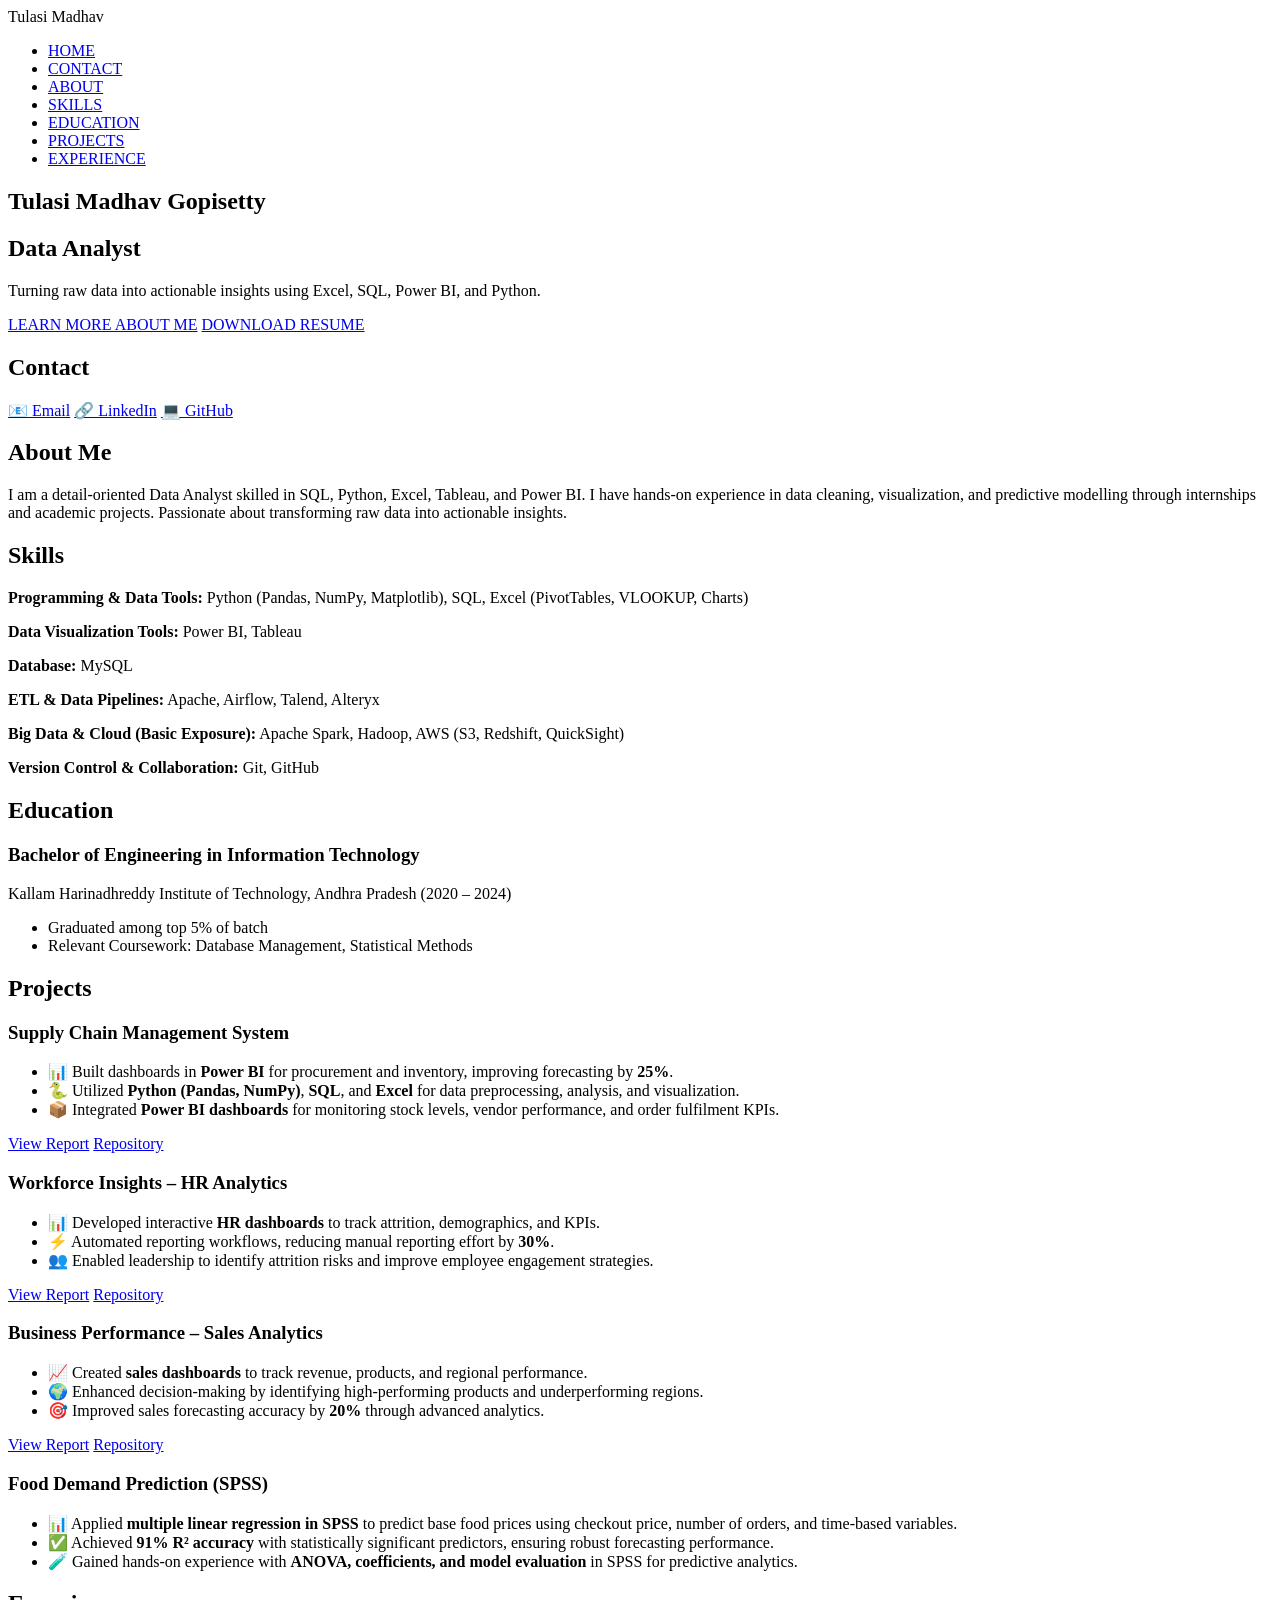
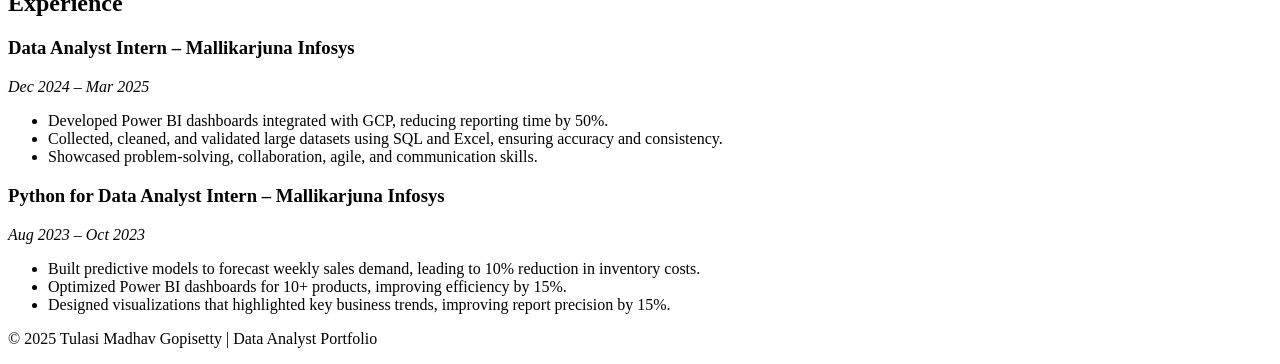
==== index.html @ ca05a91e "Add files via upload" ====
<!DOCTYPE html>
<html lang="en">
<head>
  <meta charset="UTF-8">
  <meta name="viewport" content="width=device-width, initial-scale=1.0">
  <title>Tulasi Madhav | Data Analyst</title>
  <link rel="stylesheet" href="style.css">
</head>
<body>

  <!-- Navigation -->
  <nav>
    <div class="logo">Tulasi Madhav</div>
    <ul>
      <li><a href="#home">HOME</a></li>
      <li><a href="#contact">CONTACT</a></li>
      <li><a href="#about">ABOUT</a></li>
      <li><a href="#skills">SKILLS</a></li>
      <li><a href="#education">EDUCATION</a></li>
      <li><a href="#projects">PROJECTS</a></li>
      <li><a href="#experience">EXPERIENCE</a></li>
    </ul>
  </nav>

  <!-- Hero Section -->
  <section id="home" class="hero">
    <h1>Tulasi Madhav Gopisetty</h1>
    <h2>Data Analyst</h2>
    <p>Turning raw data into actionable insights using Excel, SQL, Power BI, and Python.</p>
    <div class="buttons">
      <a href="#about" class="btn btn-primary">LEARN MORE ABOUT ME</a>
      <a href="Tulasi_Analyst_Resumeee.pdf" class="btn btn-dark" download="Tulasi_Analyst_Resumeee.pdf">DOWNLOAD RESUME</a>
    </div>
  </section>

  <!-- Contact Section -->
  <section id="contact">
    <h2>Contact</h2>
    <div class="section-card">
      <div class="contact-links">
        <a href="mailto:thulasimadhav12@gmail.com">📧 Email</a>
        <a href="https://www.linkedin.com/in/tulasimadhav12/" target="_blank">🔗 LinkedIn</a>
        <a href="https://github.com/Thulasi120" target="_blank">💻 GitHub</a>
      </div>
    </div>
  </section>

  <!-- About Section -->
  <section id="about">
    <h2>About Me</h2>
    <div class="section-card">
      <p>I am a detail-oriented Data Analyst skilled in SQL, Python, Excel, Tableau, and Power BI. 
      I have hands-on experience in data cleaning, visualization, and predictive modelling through internships and academic projects. 
      Passionate about transforming raw data into actionable insights.</p>
    </div>
  </section>

  <!-- Skills Section -->
  <section id="skills">
    <h2>Skills</h2>
    <div class="section-card skills-block">
      <p><b>Programming & Data Tools:</b> Python (Pandas, NumPy, Matplotlib), SQL, Excel (PivotTables, VLOOKUP, Charts)</p>
      <p><b>Data Visualization Tools:</b> Power BI, Tableau</p>
      <p><b>Database:</b> MySQL</p>
      <p><b>ETL & Data Pipelines:</b> Apache, Airflow, Talend, Alteryx</p>
      <p><b>Big Data & Cloud (Basic Exposure):</b> Apache Spark, Hadoop, AWS (S3, Redshift, QuickSight)</p>
      <p><b>Version Control & Collaboration:</b> Git, GitHub</p>
    </div>
  </section>

  <!-- Education Section -->
  <section id="education">
    <h2>Education</h2>
    <div class="section-card edu-item">
      <h3>Bachelor of Engineering in Information Technology</h3>
      <p>Kallam Harinadhreddy Institute of Technology, Andhra Pradesh (2020 – 2024)</p>
      <ul>
        <li>Graduated among top 5% of batch</li>
        <li>Relevant Coursework: Database Management, Statistical Methods</li>
      </ul>
    </div>
  </section>

  <!-- Projects Section -->
  <section id="projects">
    <h2>Projects</h2>
    <div class="projects-container">
<div class="project-card">
  <h3>Supply Chain Management System</h3>
  <ul class="project-points">
    <li>📊 Built dashboards in <b>Power BI</b> for procurement and inventory, improving forecasting by <b>25%</b>.</li>
    <li>🐍 Utilized <b>Python (Pandas, NumPy)</b>, <b>SQL</b>, and <b>Excel</b> for data preprocessing, analysis, and visualization.</li>
    <li>📦 Integrated <b>Power BI dashboards</b> for monitoring stock levels, vendor performance, and order fulfilment KPIs.</li>
  </ul>
  <a href="Supply_Chain_Management_System_Report.pdf" class="section-btn" target="_blank">View Report</a>
  <a href="https://github.com/Thulasi120/Supply-Chain-Management-System"class="section-btn" target="_blank">Repository</a>
</div>
<div class="project-card">
  <h3>Workforce Insights – HR Analytics</h3>
  <ul class="project-points">
    <li>📊 Developed interactive <b>HR dashboards</b> to track attrition, demographics, and KPIs.</li>
    <li>⚡ Automated reporting workflows, reducing manual reporting effort by <b>30%</b>.</li>
    <li>👥 Enabled leadership to identify attrition risks and improve employee engagement strategies.</li>
  </ul>
  <a href="HR_Data_Analysis_Report.pdf" target="_blank" class="section-btn">View Report</a>
  <a href="https://github.com/Thulasi120/HR-Data-Analysis-" target="_blank" class="section-btn">Repository</a>
</div>

<div class="project-card">
  <h3>Business Performance – Sales Analytics</h3>
  <ul class="project-points">
    <li>📈 Created <b>sales dashboards</b> to track revenue, products, and regional performance.</li>
    <li>🌍 Enhanced decision-making by identifying high-performing products and underperforming regions.</li>
    <li>🎯 Improved sales forecasting accuracy by <b>20%</b> through advanced analytics.</li>
  </ul>
   <a href="SALES_DATA_ANALYSIS_REPORT.pdf" class="section-btn" target="_blank">View Report</a>
   <a href="https://github.com/Thulasi120/Sales-Analytics" class="section-btn" target="_blank">Repository</a>
</div>
<div class="project-card">
  <h3>Food Demand Prediction (SPSS)</h3>
  <ul class="project-points">
    <li>📊 Applied <b>multiple linear regression in SPSS</b> to predict base food prices using checkout price, number of orders, and time-based variables.</li>
    <li>✅ Achieved <b>91% R² accuracy</b> with statistically significant predictors, ensuring robust forecasting performance.</li>
    <li>🧪 Gained hands-on experience with <b>ANOVA, coefficients, and model evaluation</b> in SPSS for predictive analytics.</li>
  </ul>
</div>
  </section>

  <!-- Experience Section -->
  <section id="experience">
    <h2>Experience</h2>
    <div class="section-card experience-item">
      <h3>Data Analyst Intern – Mallikarjuna Infosys</h3>
      <p><i>Dec 2024 – Mar 2025</i></p>
      <ul>
        <li>Developed Power BI dashboards integrated with GCP, reducing reporting time by 50%.</li>
        <li>Collected, cleaned, and validated large datasets using SQL and Excel, ensuring accuracy and consistency.</li>
        <li>Showcased problem-solving, collaboration, agile, and communication skills.</li>
      </ul>
    </div>
    <div class="section-card experience-item">
      <h3>Python for Data Analyst Intern – Mallikarjuna Infosys</h3>
      <p><i>Aug 2023 – Oct 2023</i></p>
      <ul>
        <li>Built predictive models to forecast weekly sales demand, leading to 10% reduction in inventory costs.</li>
        <li>Optimized Power BI dashboards for 10+ products, improving efficiency by 15%.</li>
        <li>Designed visualizations that highlighted key business trends, improving report precision by 15%.</li>
      </ul>
    </div>
  </section>

  <!-- Footer -->
  <footer>
    <p>© 2025 Tulasi Madhav Gopisetty | Data Analyst Portfolio</p>
  </footer>

</body>
</html>
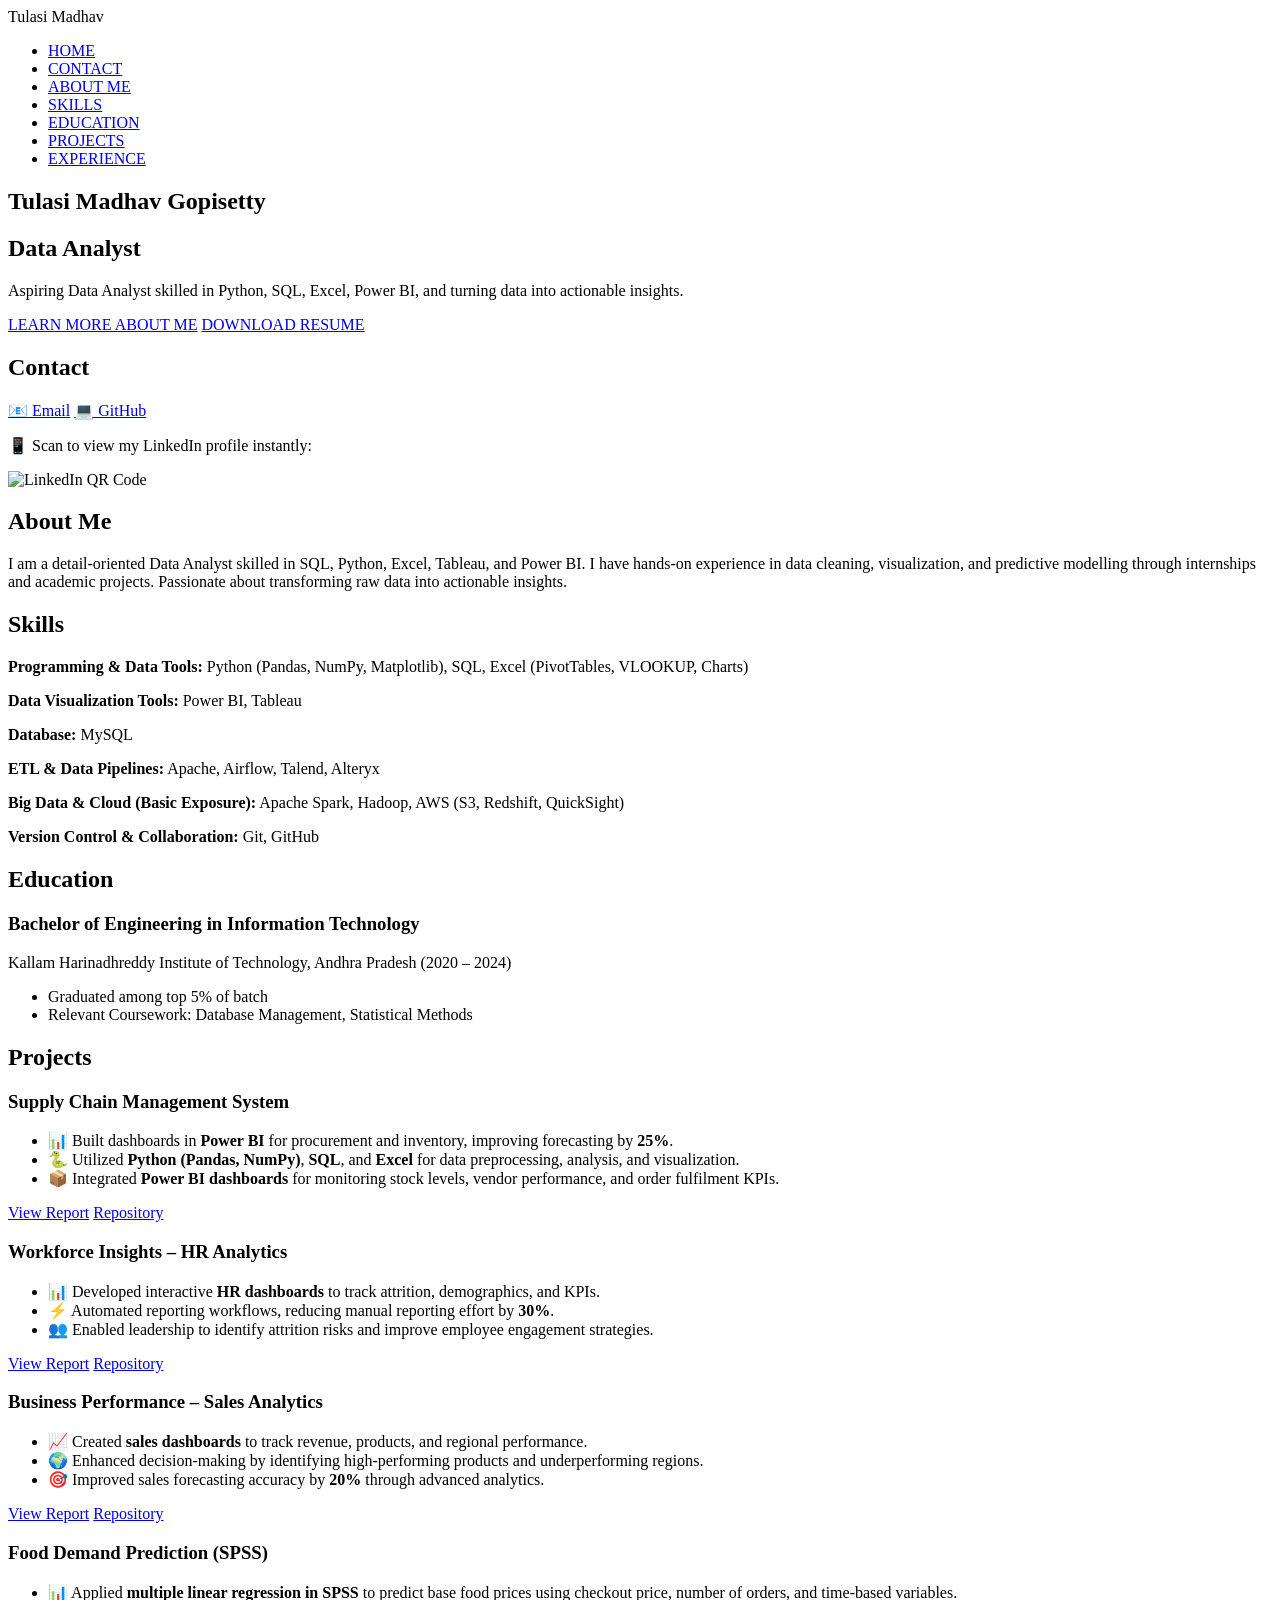
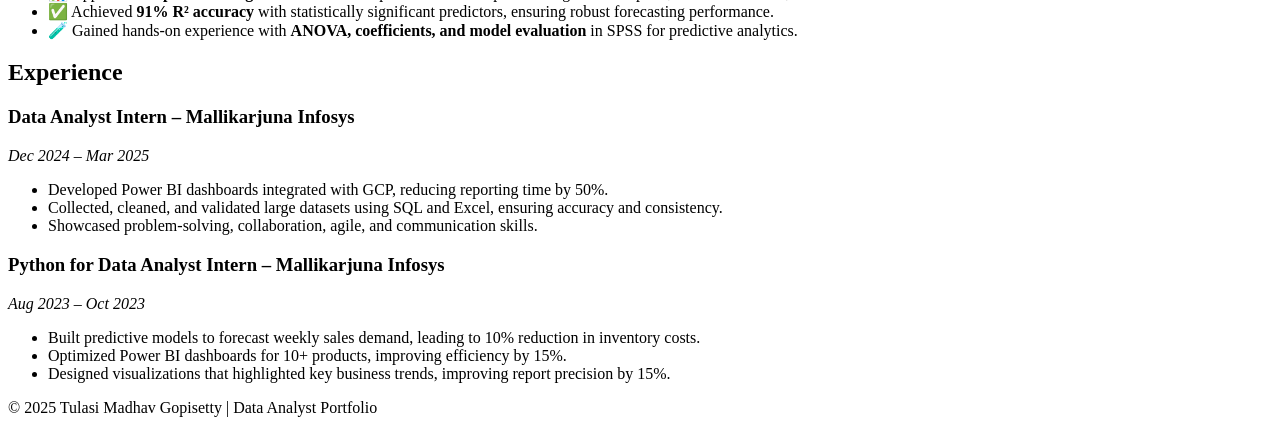
==== commit 62aef8d6: "Add files via upload" ====
--- a/index.html
+++ b/index.html
@@ -14,7 +14,7 @@
     <ul>
       <li><a href="#home">HOME</a></li>
       <li><a href="#contact">CONTACT</a></li>
-      <li><a href="#about">ABOUT</a></li>
+      <li><a href="#about">ABOUT ME</a></li>
       <li><a href="#skills">SKILLS</a></li>
       <li><a href="#education">EDUCATION</a></li>
       <li><a href="#projects">PROJECTS</a></li>
@@ -26,7 +26,7 @@
   <section id="home" class="hero">
     <h1>Tulasi Madhav Gopisetty</h1>
     <h2>Data Analyst</h2>
-    <p>Turning raw data into actionable insights using Excel, SQL, Power BI, and Python.</p>
+    <p>Aspiring Data Analyst skilled in Python, SQL, Excel, Power BI, and turning data into actionable insights.</p>
     <div class="buttons">
       <a href="#about" class="btn btn-primary">LEARN MORE ABOUT ME</a>
       <a href="Tulasi_Analyst_Resumeee.pdf" class="btn btn-dark" download="Tulasi_Analyst_Resumeee.pdf">DOWNLOAD RESUME</a>
@@ -39,8 +39,11 @@
     <div class="section-card">
       <div class="contact-links">
         <a href="mailto:thulasimadhav12@gmail.com">📧 Email</a>
-        <a href="https://www.linkedin.com/in/tulasimadhav12/" target="_blank">🔗 LinkedIn</a>
         <a href="https://github.com/Thulasi120" target="_blank">💻 GitHub</a>
+    </div>
+    <div class="qr-section">
+      <p>📱 Scan to view my LinkedIn profile instantly:</p>
+      <img src="LinkedIn QR code.jpg" alt="LinkedIn QR Code" width="150">
       </div>
     </div>
   </section>
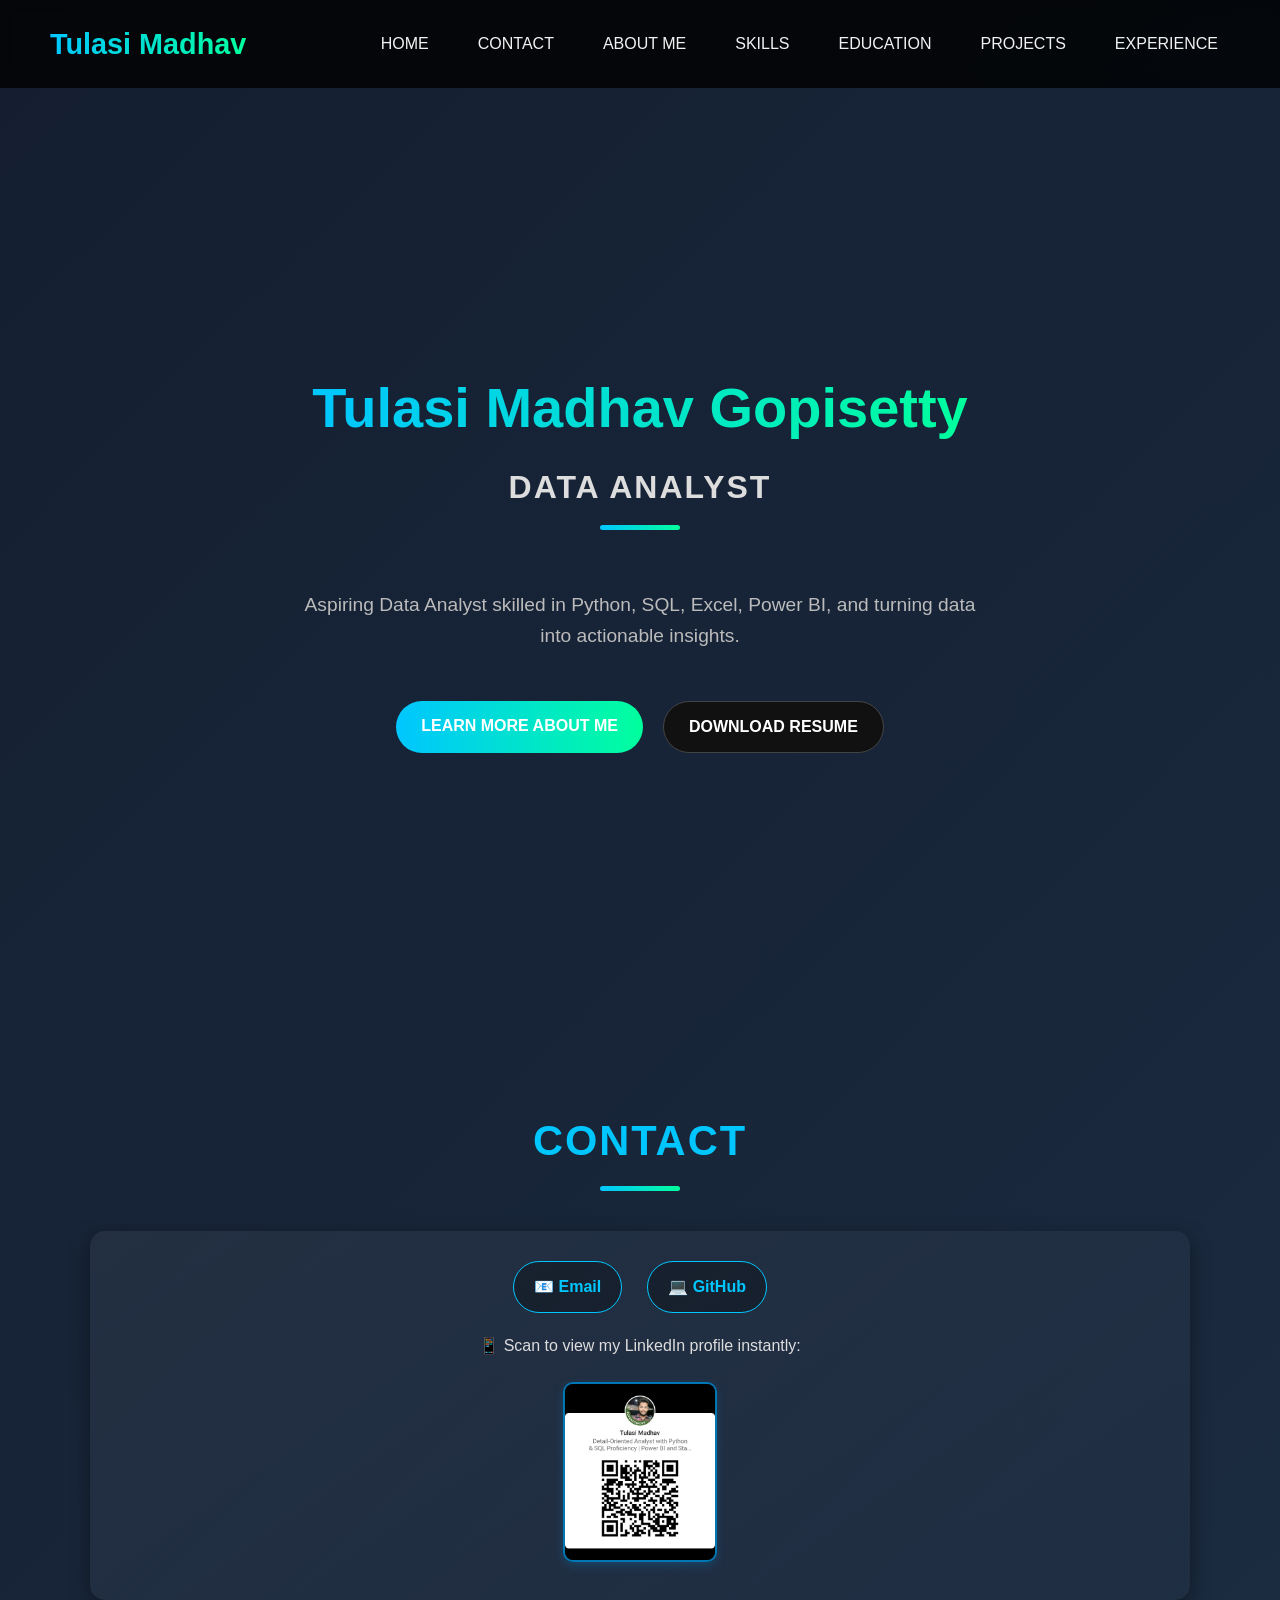
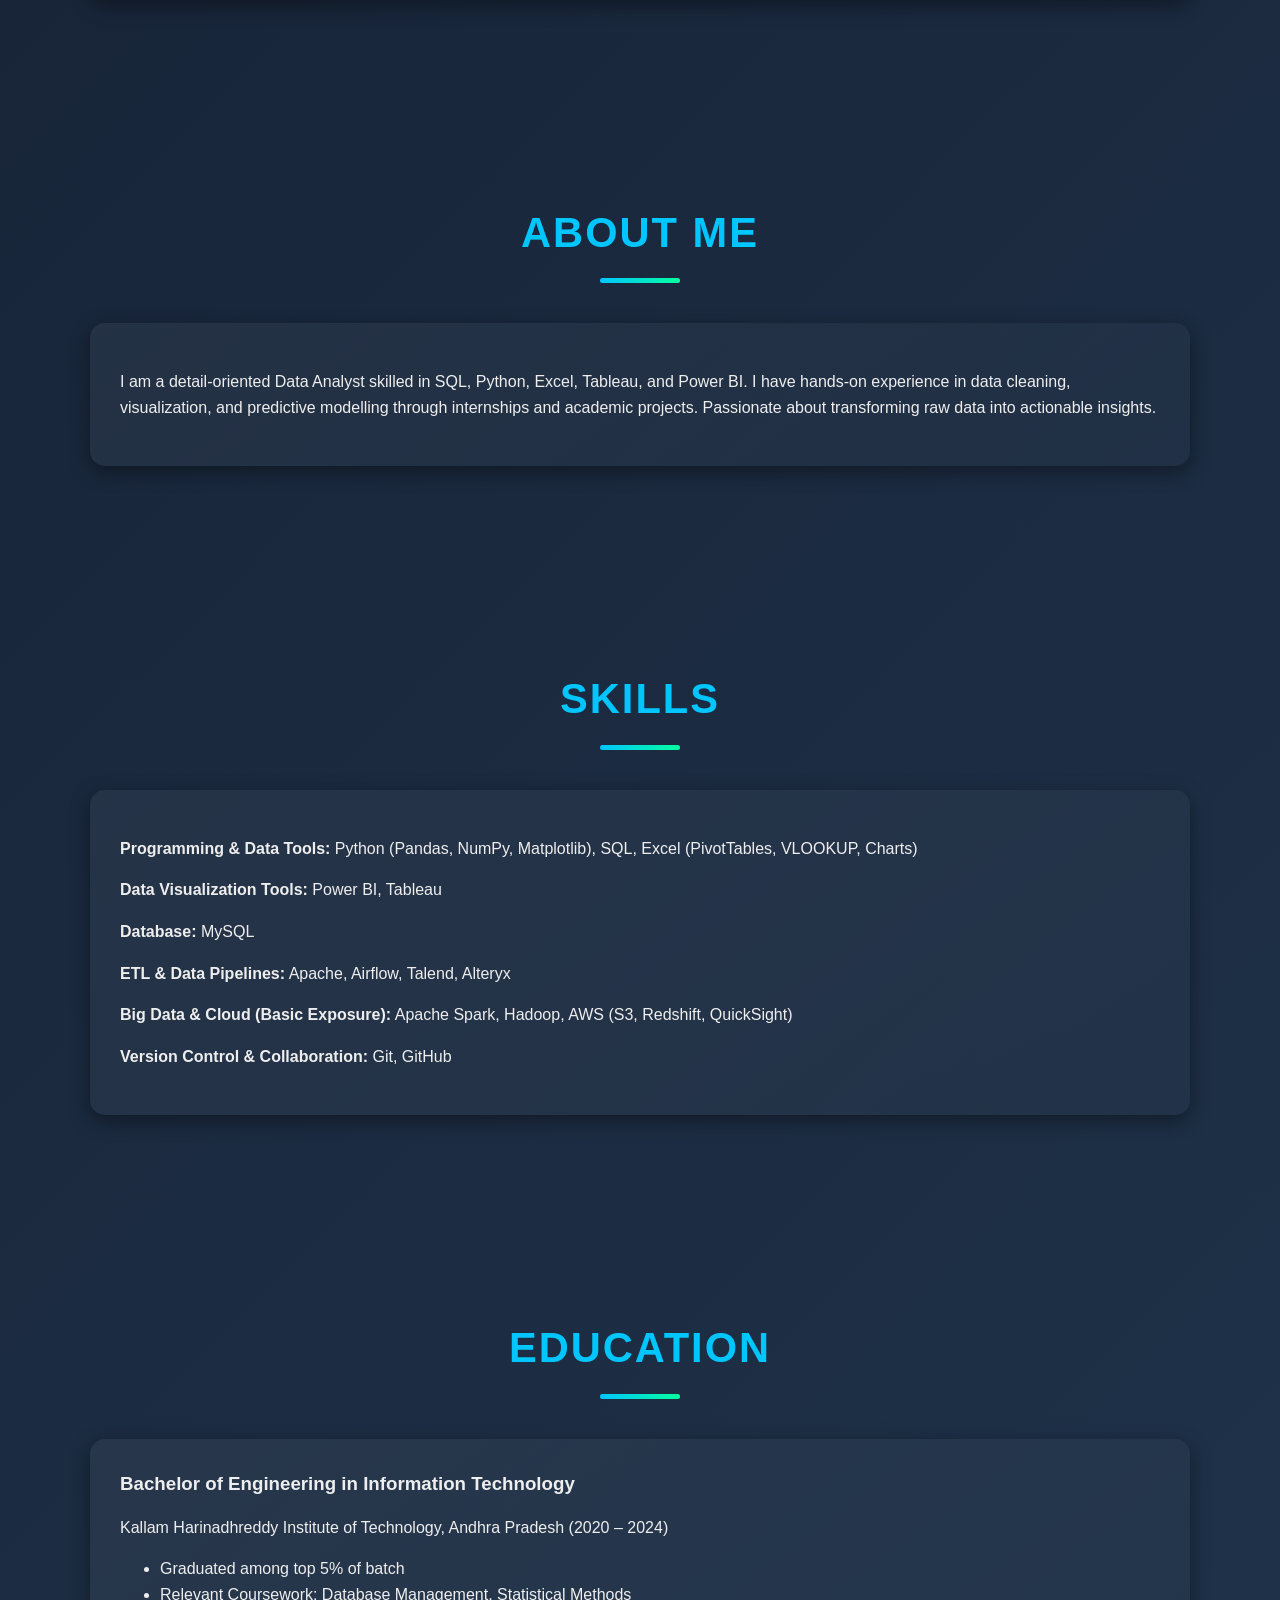
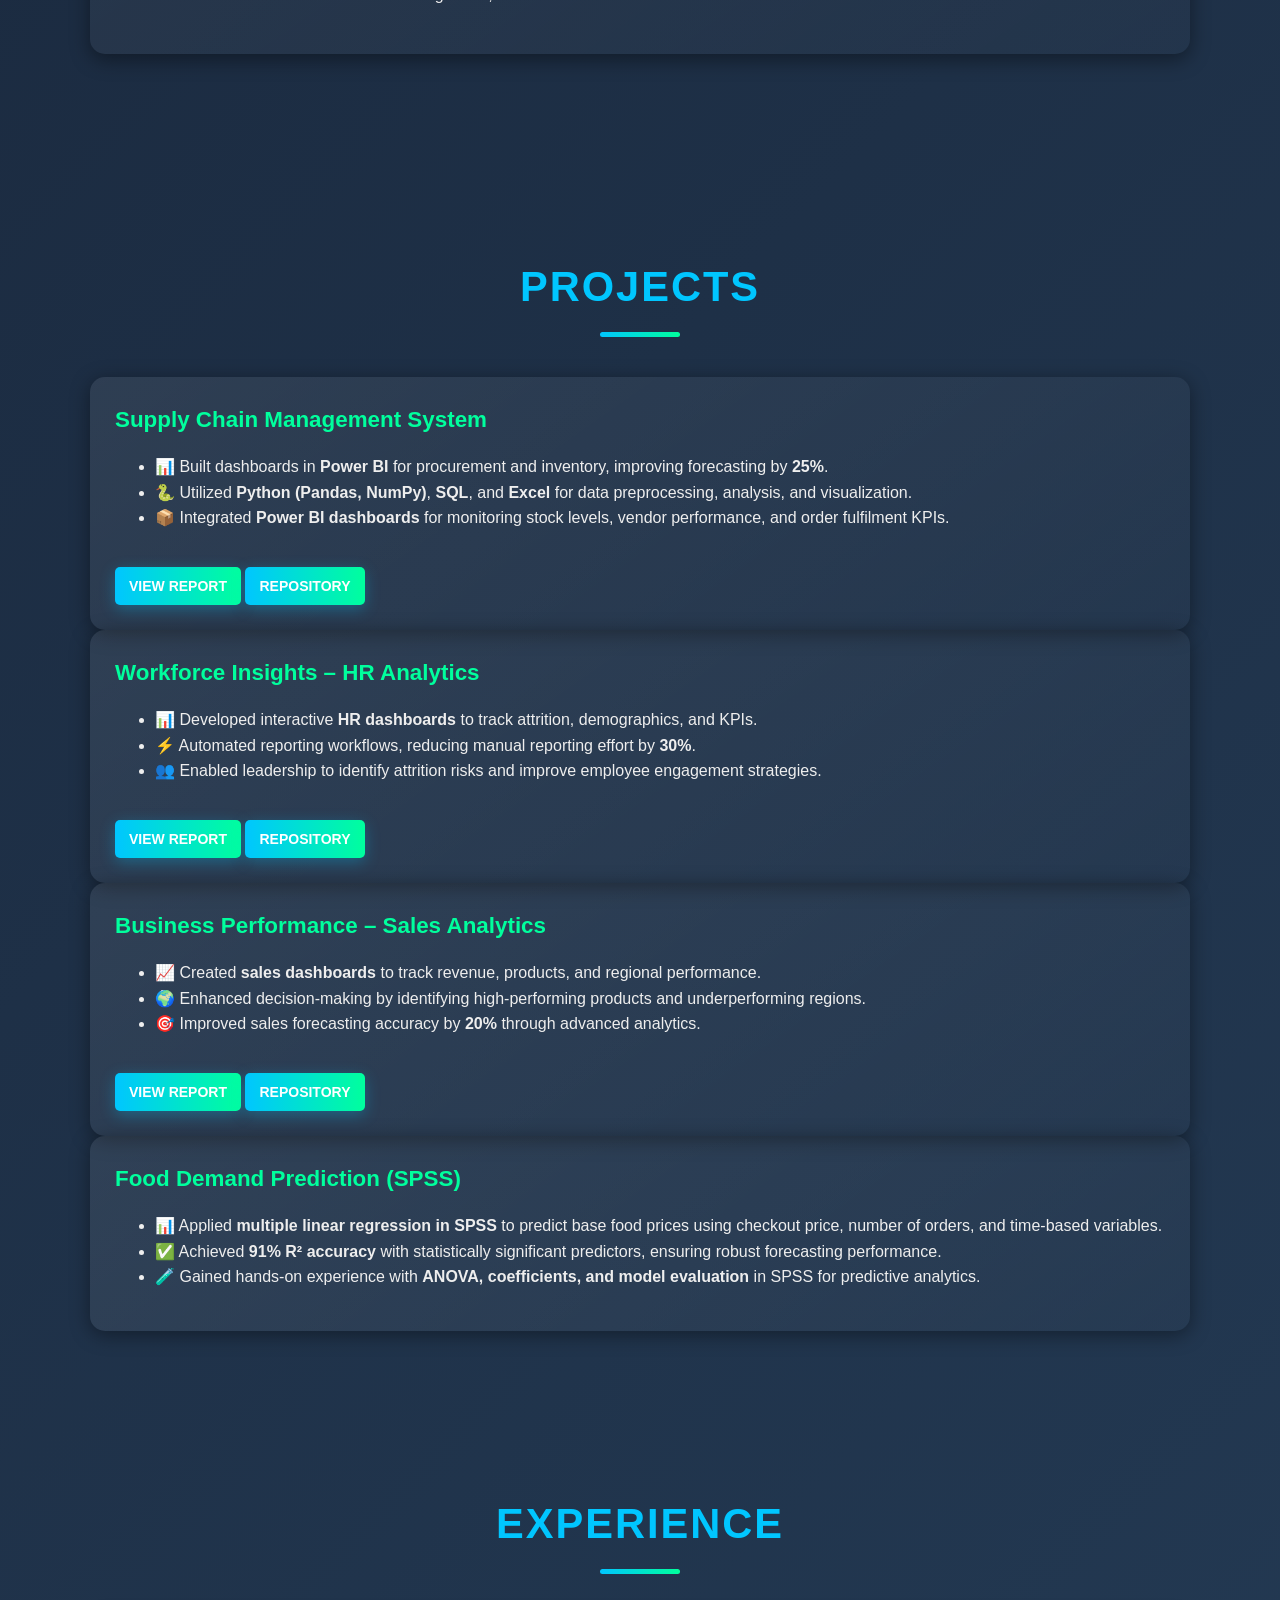
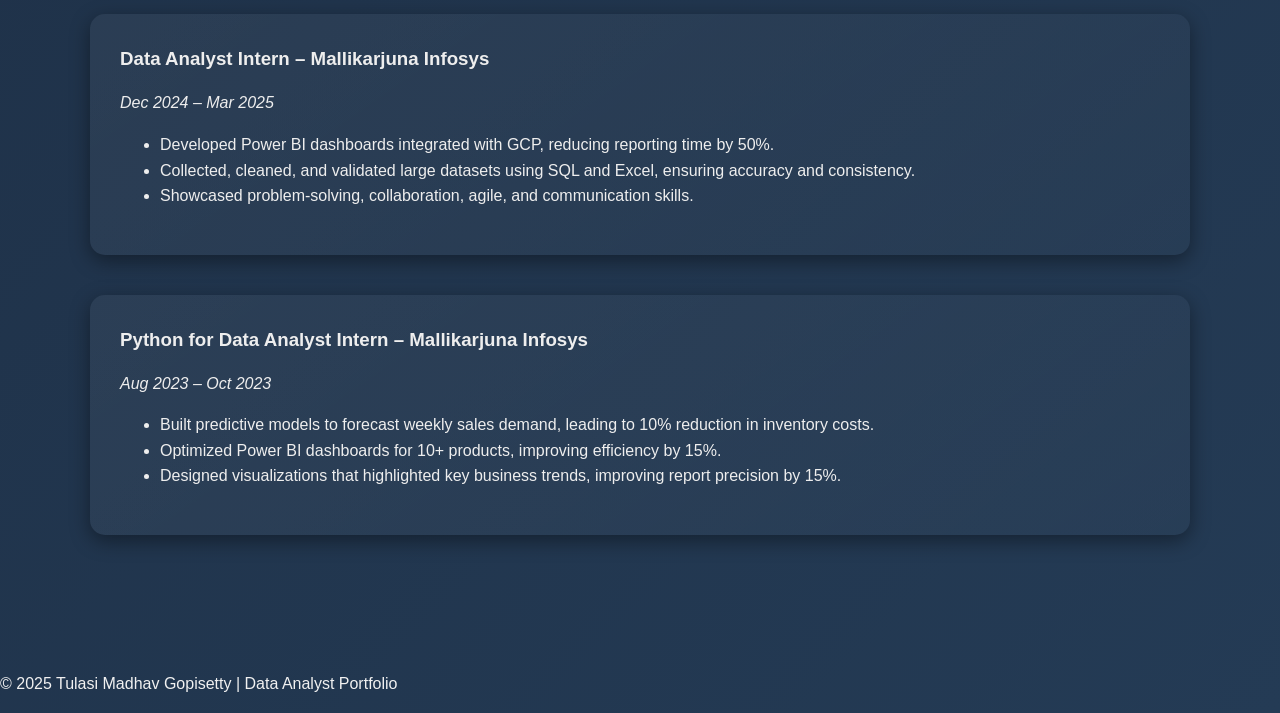
==== commit 1d6460fe: "Add files via upload" ====
--- a/index.html
+++ b/index.html
@@ -4,9 +4,277 @@
   <meta charset="UTF-8">
   <meta name="viewport" content="width=device-width, initial-scale=1.0">
   <title>Tulasi Madhav | Data Analyst</title>
-  <link rel="stylesheet" href="style.css">
+  <!-- <link rel="stylesheet" href="style.css"> -->
+   <style>
+    /* -------- General Styles -------- */
+body {
+  margin: 0;
+  font-family: 'Segoe UI', Arial, sans-serif;
+  background: linear-gradient(135deg, #141e30, #243b55);
+  color: #f1f1f1;
+  line-height: 1.6;
+}
+h1, h2, h3 {
+  margin: 0;
+  font-family: 'Poppins', sans-serif;
+}
+a {
+  text-decoration: none;
+  color: inherit;
+  transition: color 0.3s ease;
+}
+a:hover {
+  color: #00c6ff;
+}
+
+/* -------- Navbar -------- */
+nav {
+  display: flex;
+  justify-content: space-between;
+  align-items: center;
+  padding: 15px 50px;
+  background: rgba(0,0,0,0.8);
+  backdrop-filter: blur(6px);
+  position: sticky;
+  top: 0;
+  z-index: 1000;
+}
+nav .logo {
+  font-size: 1.8em;
+  font-weight: bold;
+  background: linear-gradient(90deg, #00c6ff, #00ff9d);
+  background-clip: text;
+  color: transparent;
+
+}
+nav ul {
+  list-style: none;
+  display: flex;
+  gap: 25px;
+}
+nav ul li {
+  font-weight: 500;
+}
+nav ul li a {
+  padding: 6px 12px;
+  border-radius: 6px;
+  transition: 0.3s;
+}
+nav ul li a:hover {
+  background: rgba(255,255,255,0.1);
+}
+
+/* -------- Hero Section -------- */
+.hero {
+  height: 100vh;
+  display: flex;
+  flex-direction: column;
+  justify-content: center;
+  align-items: center;
+  text-align: center;
+  padding: 20px;
+}
+.hero h1 {
+  font-size: 3.5em;
+  font-weight: bold;
+  background: linear-gradient(90deg, #00c6ff, #00ff9d);
+  background-clip: text;
+  color: transparent;
+  -webkit-background-clip: text;
+  -webkit-text-fill-color: transparent;
+  animation: fadeInDown 1s ease-in-out;
+}
+
+.hero h2 {
+  font-size: 2em;
+  margin-top: 10px;
+  color: #ddd;
+}
+.hero p {
+  margin-top: 20px;
+  max-width: 700px;
+  font-size: 1.2em;
+  color: #bbb;
+}
+.buttons {
+  margin-top: 30px;
+  display: flex;
+  gap: 20px;
+}
+.btn {
+  padding: 12px 25px;
+  border-radius: 30px;
+  font-weight: bold;
+  cursor: pointer;
+  transition: transform 0.3s ease, background 0.3s ease;
+}
+.btn-primary {
+  background: linear-gradient(90deg, #00c6ff, #00ff9d);
+  color: #fff;
+}
+.btn-primary:hover {
+  transform: scale(1.05);
+}
+.btn-dark {
+  background: #111;
+  color: #fff;
+  border: 1px solid #444;
+}
+.btn-dark:hover {
+  background: #333;
+  transform: scale(1.05);
+}
+
+/* -------- Section Cards (for About, Skills, Education, Experience) -------- */
+section {
+  padding: 80px 20px;
+  max-width: 1100px;
+  margin: auto;
+  color: #eee;
+}
+
+.section-card {
+  background: linear-gradient(145deg, rgba(255,255,255,0.05), rgba(255,255,255,0.02));
+  border-radius: 15px;
+  padding: 30px;
+  margin-bottom: 40px;
+  box-shadow: 0px 6px 20px rgba(0,0,0,0.4);
+  transition: transform 0.3s ease, box-shadow 0.3s ease;
+}
+.section-card:hover {
+  transform: translateY(-10px) scale(1.02);
+  box-shadow: 0px 10px 30px rgba(0,0,0,0.6);
+}
+
+/* -------- Section Headings -------- */
+h2 {
+  text-align: center;
+  margin-bottom: 40px;
+  font-size: 2.6em;
+  font-weight: 700;
+  color: #00c6ff;
+  text-transform: uppercase;
+  letter-spacing: 2px;
+  position: relative;
+}
+h2::after {
+  content: "";
+  display: block;
+  width: 80px;
+  height: 5px;
+  background: linear-gradient(90deg, #00c6ff, #00ff9d);
+  margin: 12px auto 0;
+  border-radius: 3px;
+}
+
+/* -------- Buttons for Sections -------- */
+.section-btn {
+  display: inline-block;
+  padding: 12px 25px;
+  margin-top: 20px;
+  border-radius: 40px;
+  font-weight: 600;
+  background: linear-gradient(90deg, #00c6ff, #00ff9d);
+  color: #fff;
+  text-transform: uppercase;
+  transition: all 0.3s ease;
+  box-shadow: 0px 4px 15px rgba(0,198,255,0.3);
+}
+.section-btn:hover {
+  background: linear-gradient(90deg, #00ff9d, #00c6ff);
+  transform: scale(1.08);
+  box-shadow: 0px 6px 20px rgba(0,198,255,0.5);
+}
+
+/* -------- Project Cards Upgrade -------- */
+.project-card {
+  background: linear-gradient(145deg, rgba(255,255,255,0.08), rgba(255,255,255,0.02));
+  padding: 25px;
+  border-radius: 15px;
+  box-shadow: 0px 4px 20px rgba(0,0,0,0.4);
+  transition: transform 0.3s ease, box-shadow 0.3s ease;
+  flex: 1 1 300px;
+  min-width: 280px;
+}
+.project-card:hover {
+  transform: translateY(-10px);
+  box-shadow: 0px 10px 25px rgba(0,0,0,0.6);
+}
+.project-card h3 {
+  color: #00ff9d;
+  font-size: 1.4em;
+  margin-bottom: 12px;
+}
+
+/* -------- Contact Links Upgrade -------- */
+.contact-links {
+  display: flex;
+  justify-content: center;
+  gap: 25px;
+  flex-wrap: wrap;
+}
+.contact-links a {
+  display: inline-block;
+  padding: 12px 20px;
+  border-radius: 40px;
+  font-weight: bold;
+  background: rgba(0,0,0,0.3);
+  border: 1px solid #00c6ff;
+  color: #00c6ff;
+  transition: all 0.3s ease;
+}
+.contact-links a:hover {
+  background: linear-gradient(90deg, #00c6ff, #00ff9d);
+  color: #fff;
+  transform: scale(1.1);
+  box-shadow: 0px 6px 18px rgba(0,198,255,0.5);
+}
+.project-links {
+  display: flex;
+  gap: 10px; /* space between buttons */
+  margin-top: 10px;
+}
+
+.section-btn {
+  padding: 8px 14px;
+  text-decoration: none;
+  background-color: #0073e6;
+  color: white;
+  border-radius: 5px;
+  font-size: 14px;
+}
+
+.section-btn:hover {
+  background-color: #005bb5;
+}
+
+/* -------- LinkedIn QR Section -------- */
+.qr-section {
+  margin-top: 20px;
+  text-align: center;
+}
+
+.qr-section p {
+  font-weight: 500;
+  color: #ddd; /* changed to match dark theme */
+}
+.qr-section img {
+  margin-top: 8px;
+  border-radius: 10px;
+  border: 2px solid #0077b5; /* LinkedIn blue */
+  transition: transform 0.2s ease, box-shadow 0.2s ease;
+  box-shadow: 0 4px 10px rgba(0, 119, 181, 0.3);
+}
+
+.qr-section img:hover {
+  transform: scale(1.05);
+  box-shadow: 0 8px 20px rgba(0, 119, 181, 0.5);
+}
+
+   </style>
 </head>
 <body>
+
 
   <!-- Navigation -->
   <nav>
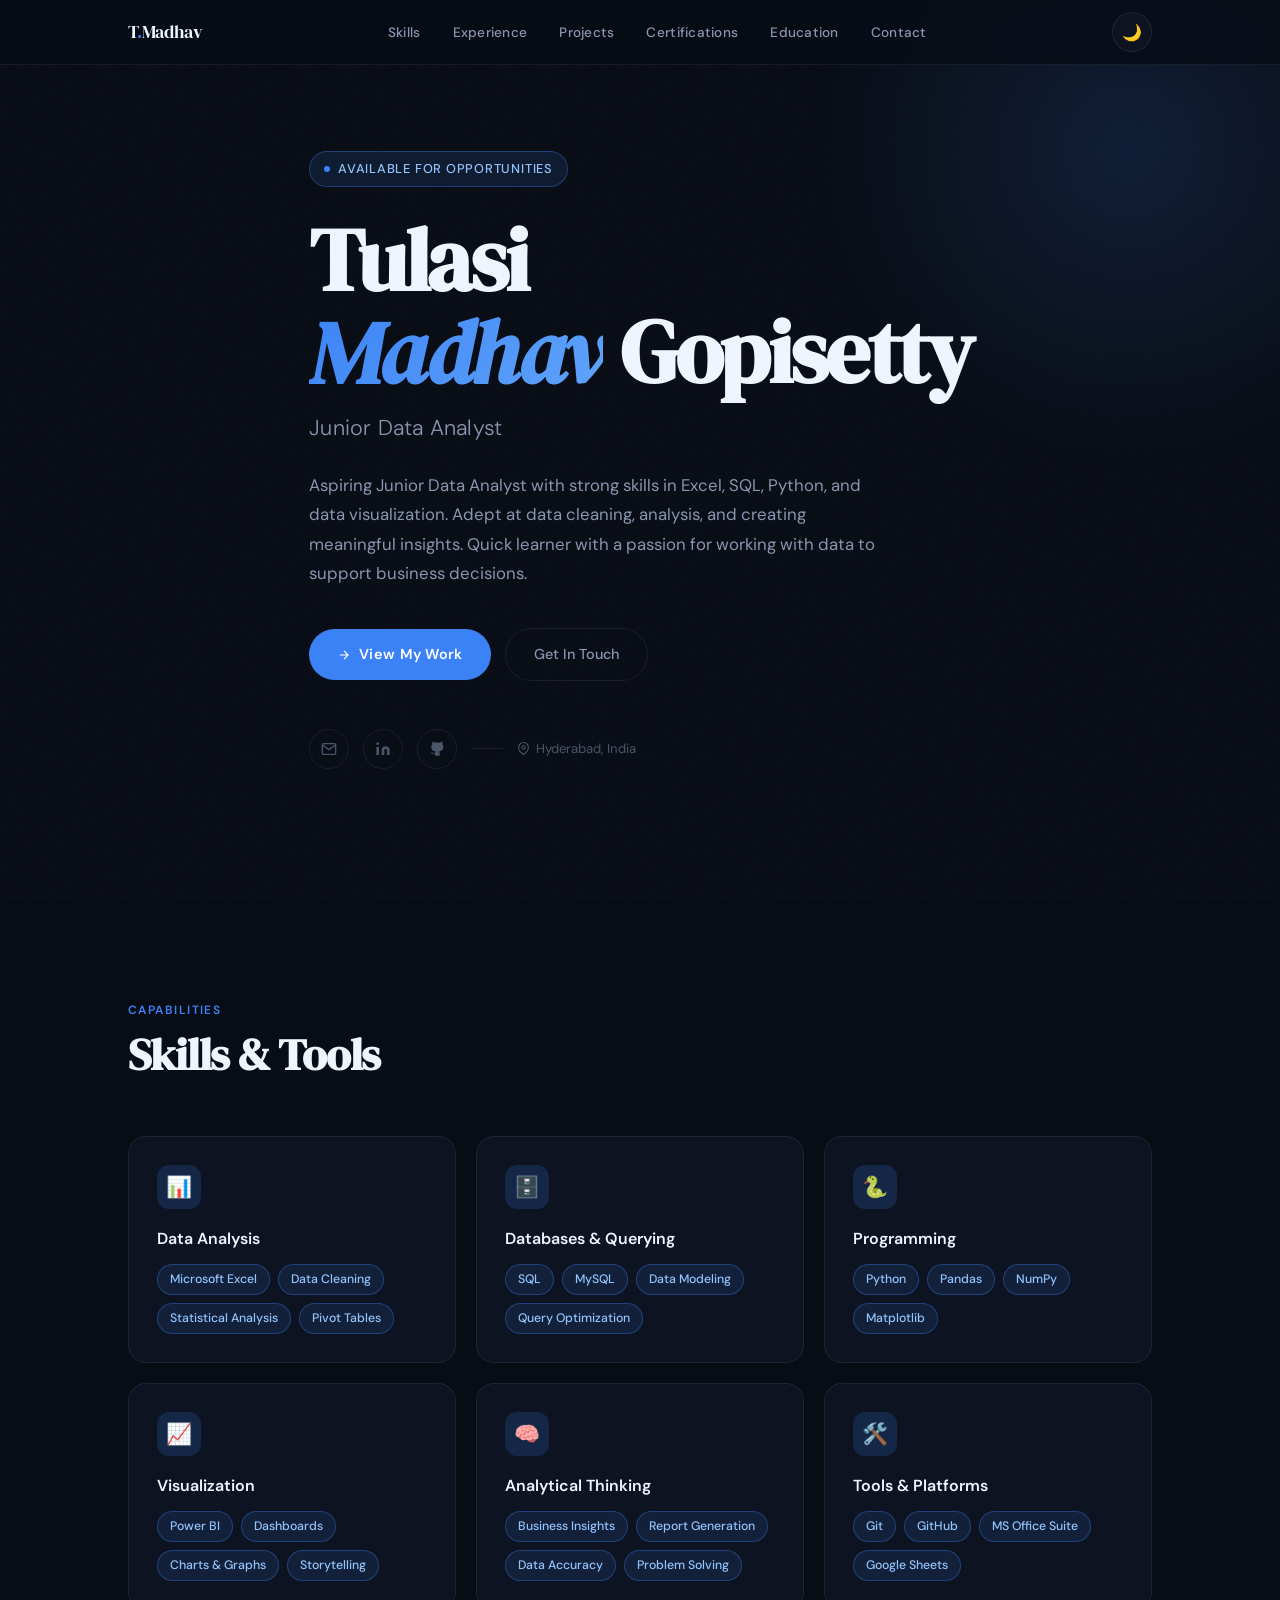
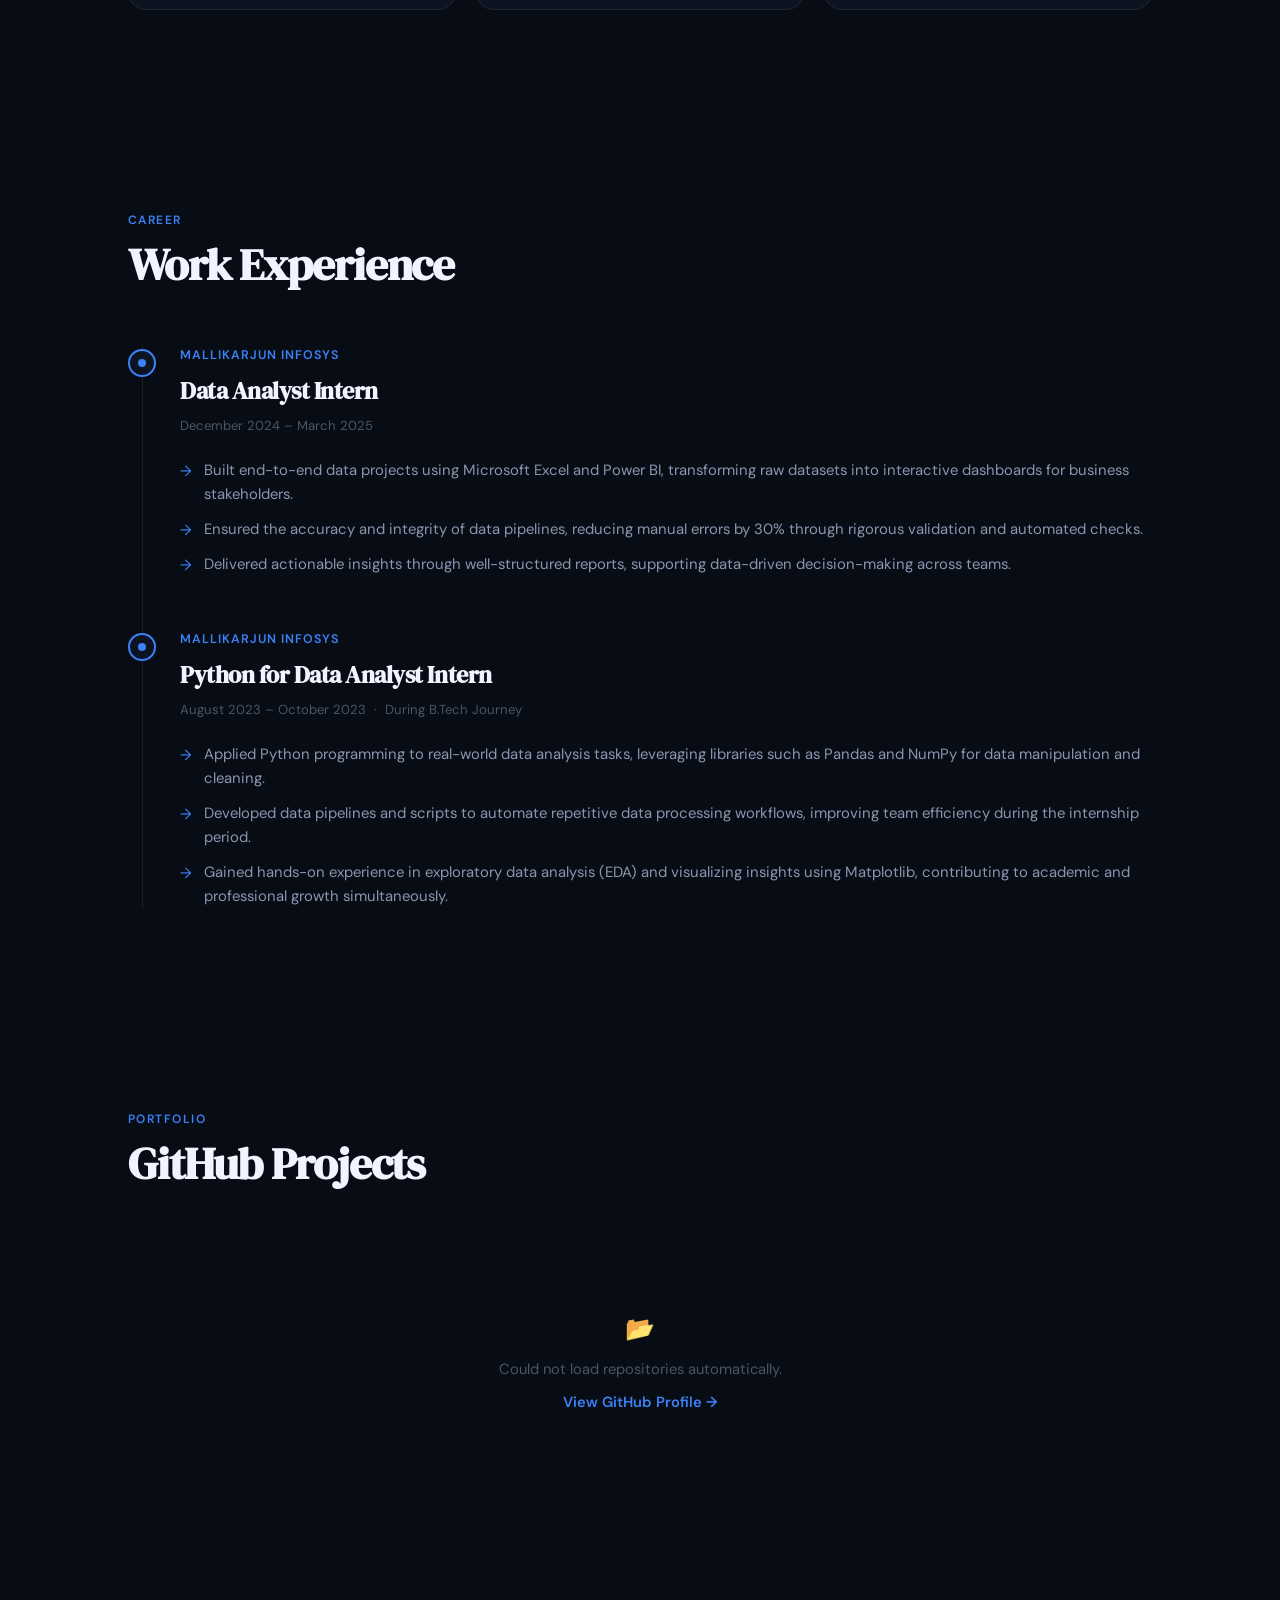
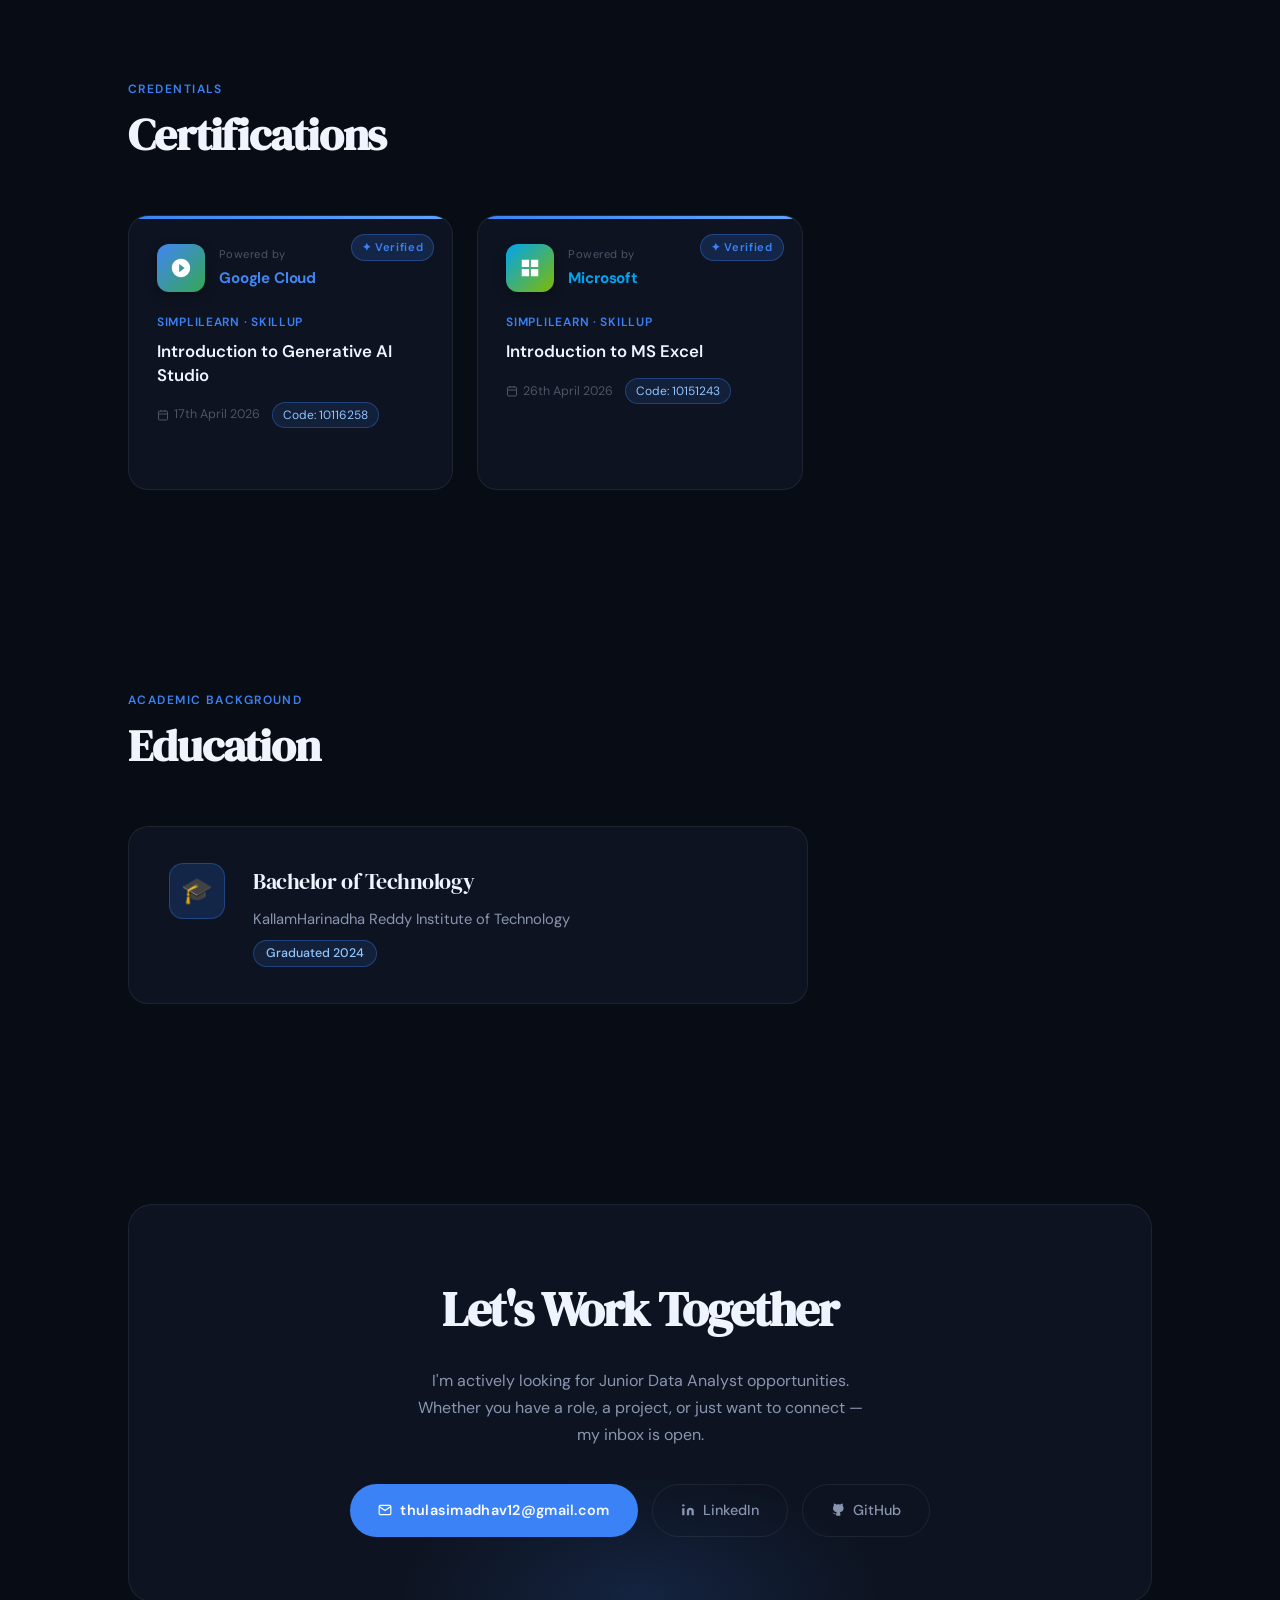
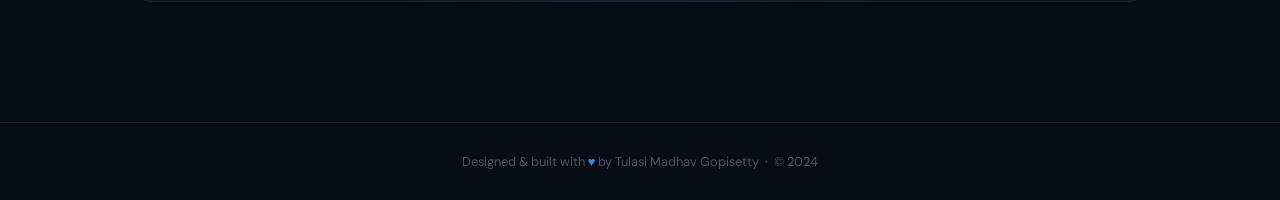
==== commit 0fba91d4: "Updated New Portfolio" ====
--- a/index.html
+++ b/index.html
@@ -1,429 +1,1108 @@
 <!DOCTYPE html>
-<html lang="en">
+<html lang="en" data-theme="dark">
 <head>
-  <meta charset="UTF-8">
-  <meta name="viewport" content="width=device-width, initial-scale=1.0">
-  <title>Tulasi Madhav | Data Analyst</title>
-  <!-- <link rel="stylesheet" href="style.css"> -->
-   <style>
-    /* -------- General Styles -------- */
-body {
-  margin: 0;
-  font-family: 'Segoe UI', Arial, sans-serif;
-  background: linear-gradient(135deg, #141e30, #243b55);
-  color: #f1f1f1;
-  line-height: 1.6;
-}
-h1, h2, h3 {
-  margin: 0;
-  font-family: 'Poppins', sans-serif;
-}
-a {
-  text-decoration: none;
-  color: inherit;
-  transition: color 0.3s ease;
-}
-a:hover {
-  color: #00c6ff;
-}
-
-/* -------- Navbar -------- */
-nav {
-  display: flex;
-  justify-content: space-between;
-  align-items: center;
-  padding: 15px 50px;
-  background: rgba(0,0,0,0.8);
-  backdrop-filter: blur(6px);
-  position: sticky;
-  top: 0;
-  z-index: 1000;
-}
-nav .logo {
-  font-size: 1.8em;
-  font-weight: bold;
-  background: linear-gradient(90deg, #00c6ff, #00ff9d);
-  background-clip: text;
-  color: transparent;
-
-}
-nav ul {
-  list-style: none;
-  display: flex;
-  gap: 25px;
-}
-nav ul li {
-  font-weight: 500;
-}
-nav ul li a {
-  padding: 6px 12px;
-  border-radius: 6px;
-  transition: 0.3s;
-}
-nav ul li a:hover {
-  background: rgba(255,255,255,0.1);
-}
-
-/* -------- Hero Section -------- */
-.hero {
-  height: 100vh;
-  display: flex;
-  flex-direction: column;
-  justify-content: center;
-  align-items: center;
-  text-align: center;
-  padding: 20px;
-}
-.hero h1 {
-  font-size: 3.5em;
-  font-weight: bold;
-  background: linear-gradient(90deg, #00c6ff, #00ff9d);
-  background-clip: text;
-  color: transparent;
-  -webkit-background-clip: text;
-  -webkit-text-fill-color: transparent;
-  animation: fadeInDown 1s ease-in-out;
-}
-
-.hero h2 {
-  font-size: 2em;
-  margin-top: 10px;
-  color: #ddd;
-}
-.hero p {
-  margin-top: 20px;
-  max-width: 700px;
-  font-size: 1.2em;
-  color: #bbb;
-}
-.buttons {
-  margin-top: 30px;
-  display: flex;
-  gap: 20px;
-}
-.btn {
-  padding: 12px 25px;
-  border-radius: 30px;
-  font-weight: bold;
-  cursor: pointer;
-  transition: transform 0.3s ease, background 0.3s ease;
-}
-.btn-primary {
-  background: linear-gradient(90deg, #00c6ff, #00ff9d);
-  color: #fff;
-}
-.btn-primary:hover {
-  transform: scale(1.05);
-}
-.btn-dark {
-  background: #111;
-  color: #fff;
-  border: 1px solid #444;
-}
-.btn-dark:hover {
-  background: #333;
-  transform: scale(1.05);
-}
-
-/* -------- Section Cards (for About, Skills, Education, Experience) -------- */
-section {
-  padding: 80px 20px;
-  max-width: 1100px;
-  margin: auto;
-  color: #eee;
-}
-
-.section-card {
-  background: linear-gradient(145deg, rgba(255,255,255,0.05), rgba(255,255,255,0.02));
-  border-radius: 15px;
-  padding: 30px;
-  margin-bottom: 40px;
-  box-shadow: 0px 6px 20px rgba(0,0,0,0.4);
-  transition: transform 0.3s ease, box-shadow 0.3s ease;
-}
-.section-card:hover {
-  transform: translateY(-10px) scale(1.02);
-  box-shadow: 0px 10px 30px rgba(0,0,0,0.6);
-}
-
-/* -------- Section Headings -------- */
-h2 {
-  text-align: center;
-  margin-bottom: 40px;
-  font-size: 2.6em;
-  font-weight: 700;
-  color: #00c6ff;
-  text-transform: uppercase;
-  letter-spacing: 2px;
-  position: relative;
-}
-h2::after {
-  content: "";
-  display: block;
-  width: 80px;
-  height: 5px;
-  background: linear-gradient(90deg, #00c6ff, #00ff9d);
-  margin: 12px auto 0;
-  border-radius: 3px;
-}
-
-/* -------- Buttons for Sections -------- */
-.section-btn {
-  display: inline-block;
-  padding: 12px 25px;
-  margin-top: 20px;
-  border-radius: 40px;
-  font-weight: 600;
-  background: linear-gradient(90deg, #00c6ff, #00ff9d);
-  color: #fff;
-  text-transform: uppercase;
-  transition: all 0.3s ease;
-  box-shadow: 0px 4px 15px rgba(0,198,255,0.3);
-}
-.section-btn:hover {
-  background: linear-gradient(90deg, #00ff9d, #00c6ff);
-  transform: scale(1.08);
-  box-shadow: 0px 6px 20px rgba(0,198,255,0.5);
-}
-
-/* -------- Project Cards Upgrade -------- */
-.project-card {
-  background: linear-gradient(145deg, rgba(255,255,255,0.08), rgba(255,255,255,0.02));
-  padding: 25px;
-  border-radius: 15px;
-  box-shadow: 0px 4px 20px rgba(0,0,0,0.4);
-  transition: transform 0.3s ease, box-shadow 0.3s ease;
-  flex: 1 1 300px;
-  min-width: 280px;
-}
-.project-card:hover {
-  transform: translateY(-10px);
-  box-shadow: 0px 10px 25px rgba(0,0,0,0.6);
-}
-.project-card h3 {
-  color: #00ff9d;
-  font-size: 1.4em;
-  margin-bottom: 12px;
-}
-
-/* -------- Contact Links Upgrade -------- */
-.contact-links {
-  display: flex;
-  justify-content: center;
-  gap: 25px;
-  flex-wrap: wrap;
-}
-.contact-links a {
-  display: inline-block;
-  padding: 12px 20px;
-  border-radius: 40px;
-  font-weight: bold;
-  background: rgba(0,0,0,0.3);
-  border: 1px solid #00c6ff;
-  color: #00c6ff;
-  transition: all 0.3s ease;
-}
-.contact-links a:hover {
-  background: linear-gradient(90deg, #00c6ff, #00ff9d);
-  color: #fff;
-  transform: scale(1.1);
-  box-shadow: 0px 6px 18px rgba(0,198,255,0.5);
-}
-.project-links {
-  display: flex;
-  gap: 10px; /* space between buttons */
-  margin-top: 10px;
-}
-
-.section-btn {
-  padding: 8px 14px;
-  text-decoration: none;
-  background-color: #0073e6;
-  color: white;
-  border-radius: 5px;
-  font-size: 14px;
-}
-
-.section-btn:hover {
-  background-color: #005bb5;
-}
-
-/* -------- LinkedIn QR Section -------- */
-.qr-section {
-  margin-top: 20px;
-  text-align: center;
-}
-
-.qr-section p {
-  font-weight: 500;
-  color: #ddd; /* changed to match dark theme */
-}
-.qr-section img {
-  margin-top: 8px;
-  border-radius: 10px;
-  border: 2px solid #0077b5; /* LinkedIn blue */
-  transition: transform 0.2s ease, box-shadow 0.2s ease;
-  box-shadow: 0 4px 10px rgba(0, 119, 181, 0.3);
-}
-
-.qr-section img:hover {
-  transform: scale(1.05);
-  box-shadow: 0 8px 20px rgba(0, 119, 181, 0.5);
-}
-
-   </style>
+<meta charset="UTF-8" />
+<meta name="viewport" content="width=device-width, initial-scale=1.0" />
+<title>Tulasi Madhav Gopisetty — Junior Data Analyst</title>
+<link rel="preconnect" href="https://fonts.googleapis.com" />
+<link rel="preconnect" href="https://fonts.gstatic.com" crossorigin />
+<link href="https://fonts.googleapis.com/css2?family=DM+Serif+Display:ital@0;1&family=DM+Sans:ital,opsz,wght@0,9..40,300;0,9..40,400;0,9..40,500;0,9..40,600;1,9..40,300&display=swap" rel="stylesheet" />
+<style>
+  /* ─── TOKENS ─────────────────────────────────────────────────── */
+  :root {
+    --accent:        #3B82F6;
+    --accent-dim:    #1D4ED8;
+    --accent-glow:   rgba(59,130,246,.18);
+    --accent-line:   rgba(59,130,246,.35);
+
+    /* dark defaults */
+    --bg:            #080C14;
+    --bg-card:       #0D1320;
+    --bg-nav:        rgba(8,12,20,.82);
+    --border:        rgba(255,255,255,.07);
+    --text-primary:  #F0F4FF;
+    --text-secondary:#8A96B0;
+    --text-muted:    #4A5568;
+    --tag-bg:        rgba(59,130,246,.12);
+    --tag-color:     #93C5FD;
+    --shadow:        0 24px 64px rgba(0,0,0,.55);
+  }
+  [data-theme="light"] {
+    --bg:            #F6F8FD;
+    --bg-card:       #FFFFFF;
+    --bg-nav:        rgba(246,248,253,.88);
+    --border:        rgba(0,0,0,.08);
+    --text-primary:  #0A0F1E;
+    --text-secondary:#4A5568;
+    --text-muted:    #9BA5B8;
+    --tag-bg:        rgba(59,130,246,.09);
+    --tag-color:     #1D4ED8;
+    --shadow:        0 16px 48px rgba(59,130,246,.10);
+  }
+
+  /* ─── RESET ──────────────────────────────────────────────────── */
+  *, *::before, *::after { box-sizing: border-box; margin: 0; padding: 0; }
+  html { scroll-behavior: smooth; font-size: 16px; }
+  body {
+    font-family: 'DM Sans', sans-serif;
+    background: var(--bg);
+    color: var(--text-primary);
+    line-height: 1.7;
+    transition: background .35s, color .35s;
+    overflow-x: hidden;
+  }
+  a { color: inherit; text-decoration: none; }
+  img { display: block; max-width: 100%; }
+  ul { list-style: none; }
+
+  /* ─── NOISE GRAIN ────────────────────────────────────────────── */
+  body::before {
+    content: '';
+    position: fixed; inset: 0; z-index: 0; pointer-events: none;
+    opacity: .028;
+    background-image: url("data:image/svg+xml,%3Csvg viewBox='0 0 256 256' xmlns='http://www.w3.org/2000/svg'%3E%3Cfilter id='n'%3E%3CfeTurbulence type='fractalNoise' baseFrequency='0.9' numOctaves='4' stitchTiles='stitch'/%3E%3C/filter%3E%3Crect width='100%25' height='100%25' filter='url(%23n)'/%3E%3C/svg%3E");
+    background-size: 200px;
+  }
+
+  /* ─── SCROLL ANIMATION ───────────────────────────────────────── */
+  .reveal {
+    opacity: 0;
+    transform: translateY(28px);
+    transition: opacity .65s cubic-bezier(.22,1,.36,1), transform .65s cubic-bezier(.22,1,.36,1);
+  }
+  .reveal.visible { opacity: 1; transform: none; }
+  .reveal-delay-1 { transition-delay: .1s; }
+  .reveal-delay-2 { transition-delay: .2s; }
+  .reveal-delay-3 { transition-delay: .3s; }
+  .reveal-delay-4 { transition-delay: .4s; }
+
+  /* ─── LAYOUT ─────────────────────────────────────────────────── */
+  .container { max-width: 1080px; margin: 0 auto; padding: 0 28px; }
+  section { position: relative; z-index: 1; }
+
+  /* ─── NAV ────────────────────────────────────────────────────── */
+  nav {
+    position: fixed; top: 0; left: 0; right: 0; z-index: 100;
+    background: var(--bg-nav);
+    backdrop-filter: blur(20px) saturate(160%);
+    border-bottom: 1px solid var(--border);
+    transition: background .35s;
+  }
+  .nav-inner {
+    max-width: 1080px; margin: 0 auto; padding: 0 28px;
+    height: 64px;
+    display: flex; align-items: center; justify-content: space-between;
+  }
+  .nav-logo {
+    font-family: 'DM Serif Display', serif;
+    font-size: 1.15rem;
+    letter-spacing: -.01em;
+    color: var(--text-primary);
+  }
+  .nav-logo span { color: var(--accent); }
+  .nav-links {
+    display: flex; align-items: center; gap: 32px;
+  }
+  .nav-links a {
+    font-size: .85rem;
+    font-weight: 500;
+    color: var(--text-secondary);
+    letter-spacing: .02em;
+    transition: color .2s;
+  }
+  .nav-links a:hover { color: var(--text-primary); }
+  .nav-right { display: flex; align-items: center; gap: 16px; }
+
+  /* theme toggle */
+  .theme-btn {
+    width: 40px; height: 40px; border-radius: 50%;
+    border: 1px solid var(--border);
+    background: var(--bg-card);
+    color: var(--text-secondary);
+    cursor: pointer; font-size: 1rem;
+    display: flex; align-items: center; justify-content: center;
+    transition: background .2s, border-color .2s, color .2s;
+  }
+  .theme-btn:hover { color: var(--accent); border-color: var(--accent-line); }
+
+  .hamburger {
+    display: none; flex-direction: column; gap: 5px;
+    background: none; border: none; cursor: pointer; padding: 4px;
+  }
+  .hamburger span {
+    display: block; width: 22px; height: 2px;
+    background: var(--text-secondary);
+    border-radius: 2px; transition: .3s;
+  }
+
+  /* mobile menu */
+  .mobile-menu {
+    display: none; position: fixed;
+    top: 64px; left: 0; right: 0;
+    background: var(--bg-nav); backdrop-filter: blur(20px);
+    border-bottom: 1px solid var(--border);
+    padding: 20px 28px; flex-direction: column; gap: 20px;
+    z-index: 99;
+  }
+  .mobile-menu.open { display: flex; }
+  .mobile-menu a { font-size: 1rem; color: var(--text-secondary); font-weight: 500; }
+
+  /* ─── HERO ───────────────────────────────────────────────────── */
+  #hero {
+    min-height: 100vh;
+    display: flex; align-items: center;
+    padding: 100px 0 80px;
+    position: relative; overflow: hidden;
+  }
+  /* ambient glow */
+  #hero::after {
+    content: '';
+    position: absolute;
+    top: -200px; right: -200px;
+    width: 700px; height: 700px;
+    background: radial-gradient(circle, rgba(59,130,246,.15) 0%, transparent 65%);
+    pointer-events: none;
+  }
+  .hero-content { position: relative; z-index: 1; }
+  .hero-eyebrow {
+    display: inline-flex; align-items: center; gap: 8px;
+    background: var(--tag-bg);
+    border: 1px solid var(--accent-line);
+    color: var(--tag-color);
+    padding: 6px 14px; border-radius: 99px;
+    font-size: .8rem; font-weight: 500; letter-spacing: .06em; text-transform: uppercase;
+    margin-bottom: 28px;
+  }
+  .hero-eyebrow::before {
+    content: '';
+    width: 6px; height: 6px; border-radius: 50%;
+    background: var(--accent);
+    animation: pulse 2s infinite;
+  }
+  @keyframes pulse {
+    0%,100% { opacity:1; transform: scale(1); }
+    50% { opacity:.5; transform: scale(.85); }
+  }
+  .hero-name {
+    font-family: 'DM Serif Display', serif;
+    font-size: clamp(3rem, 7vw, 5.5rem);
+    line-height: 1.04;
+    letter-spacing: -.03em;
+    margin-bottom: 12px;
+    color: var(--text-primary);
+  }
+  .hero-name em {
+    font-style: italic;
+    background: linear-gradient(135deg, var(--accent) 0%, #60A5FA 100%);
+    -webkit-background-clip: text; -webkit-text-fill-color: transparent;
+    background-clip: text;
+  }
+  .hero-title {
+    font-size: clamp(1.1rem, 2.5vw, 1.35rem);
+    color: var(--text-secondary);
+    font-weight: 300;
+    margin-bottom: 24px;
+    letter-spacing: .01em;
+  }
+  .hero-about {
+    max-width: 580px;
+    font-size: 1.05rem;
+    color: var(--text-secondary);
+    line-height: 1.75;
+    margin-bottom: 40px;
+  }
+  .hero-cta {
+    display: flex; flex-wrap: wrap; gap: 14px; align-items: center;
+  }
+  .btn-primary {
+    display: inline-flex; align-items: center; gap: 8px;
+    background: var(--accent);
+    color: #fff;
+    padding: 13px 28px; border-radius: 99px;
+    font-size: .9rem; font-weight: 600; letter-spacing: .02em;
+    transition: background .2s, transform .2s, box-shadow .2s;
+    box-shadow: 0 0 0 0 rgba(59,130,246,0);
+  }
+  .btn-primary:hover {
+    background: var(--accent-dim);
+    transform: translateY(-2px);
+    box-shadow: 0 8px 24px rgba(59,130,246,.35);
+  }
+  .btn-secondary {
+    display: inline-flex; align-items: center; gap: 8px;
+    background: transparent;
+    border: 1px solid var(--border);
+    color: var(--text-secondary);
+    padding: 13px 28px; border-radius: 99px;
+    font-size: .9rem; font-weight: 500;
+    transition: border-color .2s, color .2s, transform .2s;
+  }
+  .btn-secondary:hover { border-color: var(--accent-line); color: var(--accent); transform: translateY(-2px); }
+
+  .hero-social {
+    display: flex; gap: 14px; margin-top: 48px; align-items: center;
+  }
+  .social-link {
+    width: 40px; height: 40px;
+    border: 1px solid var(--border);
+    border-radius: 50%;
+    display: flex; align-items: center; justify-content: center;
+    color: var(--text-muted);
+    font-size: .85rem;
+    transition: border-color .2s, color .2s, transform .2s;
+  }
+  .social-link:hover { border-color: var(--accent-line); color: var(--accent); transform: translateY(-2px); }
+  .social-sep { height: 1px; width: 32px; background: var(--border); }
+  .social-loc { font-size: .82rem; color: var(--text-muted); display: flex; align-items: center; gap: 6px; }
+
+  /* ─── SECTION HEADER ─────────────────────────────────────────── */
+  .section-header { margin-bottom: 56px; }
+  .section-label {
+    font-size: .75rem; letter-spacing: .12em; text-transform: uppercase;
+    color: var(--accent); font-weight: 600; margin-bottom: 10px;
+  }
+  .section-title {
+    font-family: 'DM Serif Display', serif;
+    font-size: clamp(2rem, 4vw, 2.8rem);
+    letter-spacing: -.025em;
+    line-height: 1.1;
+    color: var(--text-primary);
+  }
+
+  /* ─── SKILLS ────────────────────────────────────────────────── */
+  #skills { padding: 100px 0; }
+  .skills-grid {
+    display: grid;
+    grid-template-columns: repeat(auto-fill, minmax(280px, 1fr));
+    gap: 20px;
+  }
+  .skill-card {
+    background: var(--bg-card);
+    border: 1px solid var(--border);
+    border-radius: 18px;
+    padding: 28px;
+    transition: border-color .25s, transform .25s, box-shadow .25s;
+  }
+  .skill-card:hover {
+    border-color: var(--accent-line);
+    transform: translateY(-4px);
+    box-shadow: var(--shadow);
+  }
+  .skill-card-icon {
+    width: 44px; height: 44px; border-radius: 12px;
+    background: var(--accent-glow);
+    display: flex; align-items: center; justify-content: center;
+    font-size: 1.3rem; margin-bottom: 16px;
+  }
+  .skill-card-title {
+    font-size: 1rem; font-weight: 600; margin-bottom: 12px;
+    color: var(--text-primary);
+  }
+  .skill-tags { display: flex; flex-wrap: wrap; gap: 8px; }
+  .tag {
+    background: var(--tag-bg);
+    color: var(--tag-color);
+    border: 1px solid var(--accent-line);
+    padding: 4px 12px; border-radius: 99px;
+    font-size: .77rem; font-weight: 500;
+  }
+
+  /* ─── EXPERIENCE ────────────────────────────────────────────── */
+  #experience { padding: 100px 0; }
+  .timeline { position: relative; }
+  .timeline::before {
+    content: '';
+    position: absolute; left: 14px; top: 0; bottom: 0;
+    width: 1px; background: var(--border);
+  }
+  .timeline-item {
+    padding-left: 52px; position: relative; margin-bottom: 52px;
+  }
+  .timeline-item:last-child { margin-bottom: 0; }
+  .timeline-dot {
+    position: absolute; left: 0; top: 4px;
+    width: 28px; height: 28px; border-radius: 50%;
+    background: var(--bg-card);
+    border: 2px solid var(--accent);
+    display: flex; align-items: center; justify-content: center;
+  }
+  .timeline-dot::after {
+    content: '';
+    width: 8px; height: 8px; border-radius: 50%;
+    background: var(--accent);
+  }
+  .timeline-company {
+    font-size: .78rem; letter-spacing: .08em; text-transform: uppercase;
+    color: var(--accent); font-weight: 600; margin-bottom: 4px;
+  }
+  .timeline-role {
+    font-family: 'DM Serif Display', serif;
+    font-size: 1.5rem; letter-spacing: -.02em;
+    margin-bottom: 4px; color: var(--text-primary);
+  }
+  .timeline-duration {
+    font-size: .82rem; color: var(--text-muted); margin-bottom: 20px;
+  }
+  .timeline-achievements { display: flex; flex-direction: column; gap: 10px; }
+  .ach {
+    display: flex; gap: 12px; align-items: flex-start;
+    font-size: .93rem; color: var(--text-secondary); line-height: 1.65;
+  }
+  .ach::before {
+    content: '→';
+    color: var(--accent); flex-shrink: 0; margin-top: .05rem;
+  }
+
+  /* ─── PROJECTS ───────────────────────────────────────────────── */
+  #projects { padding: 100px 0; }
+  .projects-grid {
+    display: grid;
+    grid-template-columns: repeat(auto-fill, minmax(300px, 1fr));
+    gap: 20px;
+  }
+  .project-card {
+    background: var(--bg-card);
+    border: 1px solid var(--border);
+    border-radius: 18px;
+    padding: 28px;
+    display: flex; flex-direction: column;
+    transition: border-color .25s, transform .25s, box-shadow .25s;
+    cursor: pointer;
+  }
+  .project-card:hover {
+    border-color: var(--accent-line);
+    transform: translateY(-5px);
+    box-shadow: var(--shadow);
+  }
+  .project-card-top {
+    display: flex; justify-content: space-between; align-items: flex-start;
+    margin-bottom: 16px;
+  }
+  .project-icon {
+    width: 44px; height: 44px; border-radius: 12px;
+    background: var(--accent-glow); border: 1px solid var(--accent-line);
+    display: flex; align-items: center; justify-content: center;
+    font-size: 1.2rem;
+  }
+  .project-link-icon {
+    color: var(--text-muted); font-size: .85rem;
+    transition: color .2s, transform .2s;
+  }
+  .project-card:hover .project-link-icon { color: var(--accent); transform: translate(3px,-3px); }
+  .project-name {
+    font-weight: 600; font-size: 1.05rem;
+    margin-bottom: 8px; color: var(--text-primary);
+  }
+  .project-desc {
+    font-size: .87rem; color: var(--text-secondary);
+    line-height: 1.65; flex-grow: 1; margin-bottom: 20px;
+  }
+  .project-meta {
+    display: flex; justify-content: space-between; align-items: center;
+    font-size: .78rem; color: var(--text-muted);
+  }
+  .project-lang {
+    display: flex; align-items: center; gap: 6px;
+  }
+  .lang-dot { width: 8px; height: 8px; border-radius: 50%; background: var(--accent); }
+  .project-stars { display: flex; align-items: center; gap: 5px; }
+
+  /* loading state */
+  .repos-loading {
+    grid-column: 1 / -1;
+    display: flex; align-items: center; justify-content: center;
+    padding: 64px; color: var(--text-muted); gap: 12px; font-size: .92rem;
+  }
+  .spinner {
+    width: 20px; height: 20px;
+    border: 2px solid var(--border);
+    border-top-color: var(--accent);
+    border-radius: 50%;
+    animation: spin .8s linear infinite;
+  }
+  @keyframes spin { to { transform: rotate(360deg); } }
+
+  /* ─── EDUCATION ──────────────────────────────────────────────── */
+  #education { padding: 100px 0; }
+  .edu-card {
+    background: var(--bg-card);
+    border: 1px solid var(--border);
+    border-radius: 20px;
+    padding: 36px 40px;
+    display: flex; gap: 28px; align-items: flex-start;
+    max-width: 680px;
+    transition: border-color .25s, box-shadow .25s;
+  }
+  .edu-card:hover { border-color: var(--accent-line); box-shadow: var(--shadow); }
+  .edu-icon {
+    width: 56px; height: 56px; border-radius: 14px; flex-shrink: 0;
+    background: var(--accent-glow); border: 1px solid var(--accent-line);
+    display: flex; align-items: center; justify-content: center;
+    font-size: 1.6rem;
+  }
+  .edu-degree {
+    font-family: 'DM Serif Display', serif;
+    font-size: 1.4rem; letter-spacing: -.02em;
+    color: var(--text-primary); margin-bottom: 6px;
+  }
+  .edu-school { font-size: .92rem; color: var(--text-secondary); margin-bottom: 6px; }
+  .edu-year {
+    display: inline-block;
+    background: var(--tag-bg); color: var(--tag-color);
+    border: 1px solid var(--accent-line);
+    padding: 2px 12px; border-radius: 99px; font-size: .78rem; font-weight: 500;
+  }
+
+  /* ─── CONTACT ────────────────────────────────────────────────── */
+  #contact { padding: 100px 0 120px; }
+  .contact-inner {
+    background: var(--bg-card);
+    border: 1px solid var(--border);
+    border-radius: 24px;
+    padding: 64px;
+    text-align: center;
+    position: relative; overflow: hidden;
+  }
+  .contact-inner::before {
+    content: '';
+    position: absolute; bottom: -120px; left: 50%; transform: translateX(-50%);
+    width: 500px; height: 250px;
+    background: radial-gradient(ellipse, rgba(59,130,246,.15) 0%, transparent 70%);
+    pointer-events: none;
+  }
+  .contact-title {
+    font-family: 'DM Serif Display', serif;
+    font-size: clamp(2rem, 4vw, 3rem);
+    letter-spacing: -.025em; margin-bottom: 16px;
+    color: var(--text-primary);
+  }
+  .contact-sub {
+    max-width: 460px; margin: 0 auto 36px;
+    font-size: 1rem; color: var(--text-secondary); line-height: 1.7;
+  }
+  .contact-links {
+    display: flex; flex-wrap: wrap; gap: 14px; justify-content: center;
+  }
+
+  /* ─── FOOTER ─────────────────────────────────────────────────── */
+  footer {
+    border-top: 1px solid var(--border);
+    padding: 28px 0;
+    text-align: center;
+    font-size: .8rem; color: var(--text-muted);
+    position: relative; z-index: 1;
+  }
+  footer span { color: var(--accent); }
+
+  /* ─── CERTIFICATIONS ─────────────────────────────────────────── */
+  #certifications { padding: 100px 0; }
+  .cert-grid {
+    display: grid;
+    grid-template-columns: repeat(auto-fill, minmax(320px, 1fr));
+    gap: 24px;
+  }
+  .cert-card {
+    background: var(--bg-card);
+    border: 1px solid var(--border);
+    border-radius: 20px;
+    padding: 28px;
+    position: relative; overflow: hidden;
+    transition: border-color .25s, transform .25s, box-shadow .25s;
+  }
+  .cert-card:hover {
+    border-color: var(--accent-line);
+    transform: translateY(-5px);
+    box-shadow: var(--shadow);
+  }
+  .cert-card::before {
+    content: '';
+    position: absolute; top: 0; left: 0; right: 0; height: 3px;
+    background: linear-gradient(90deg, var(--accent), #60A5FA);
+    border-radius: 20px 20px 0 0;
+  }
+  .cert-badge {
+    display: flex; align-items: center; gap: 14px;
+    margin-bottom: 20px;
+  }
+  .cert-icon {
+    width: 48px; height: 48px; border-radius: 12px; flex-shrink: 0;
+    display: flex; align-items: center; justify-content: center;
+    box-shadow: 0 4px 12px rgba(0,0,0,.25);
+  }
+  .cert-issuer-row { display: flex; flex-direction: column; gap: 2px; }
+  .cert-powered { font-size: .7rem; color: var(--text-muted); letter-spacing: .04em; }
+  .cert-brand {
+    font-size: .95rem; font-weight: 700; letter-spacing: -.01em;
+  }
+  .cert-brand.google { color: #4285F4; }
+  .cert-brand.microsoft { color: #00A4EF; }
+  .cert-body { margin-bottom: 0; }
+  .cert-platform {
+    font-size: .75rem; letter-spacing: .06em; text-transform: uppercase;
+    color: var(--accent); font-weight: 600; margin-bottom: 8px;
+  }
+  .cert-title {
+    font-size: 1.05rem; font-weight: 600;
+    color: var(--text-primary); line-height: 1.4;
+    margin-bottom: 14px;
+  }
+  .cert-meta-row {
+    display: flex; flex-wrap: wrap; gap: 12px; align-items: center;
+  }
+  .cert-date {
+    display: flex; align-items: center; gap: 5px;
+    font-size: .78rem; color: var(--text-muted);
+  }
+  .cert-code {
+    font-size: .75rem; color: var(--text-muted);
+    background: var(--tag-bg); border: 1px solid var(--accent-line);
+    padding: 2px 10px; border-radius: 99px;
+    color: var(--tag-color);
+  }
+  .cert-ribbon {
+    position: absolute; top: 18px; right: 18px;
+    font-size: .7rem; font-weight: 600; letter-spacing: .06em;
+    color: var(--accent);
+    background: var(--accent-glow);
+    border: 1px solid var(--accent-line);
+    padding: 3px 10px; border-radius: 99px;
+  }
+
+
+  
+
+  ::-webkit-scrollbar { width: 6px; }
+  ::-webkit-scrollbar-track { background: var(--bg); }
+  ::-webkit-scrollbar-thumb { background: var(--border); border-radius: 3px; }
+  ::-webkit-scrollbar-thumb:hover { background: var(--accent-line); }
+
+  /* ─── RESPONSIVE ─────────────────────────────────────────────── */
+  @media (max-width: 768px) {
+    .nav-links { display: none; }
+    .hamburger { display: flex; }
+    .contact-inner { padding: 40px 24px; }
+    .edu-card { flex-direction: column; gap: 16px; padding: 28px 24px; }
+    .timeline::before { left: 12px; }
+    .timeline-item { padding-left: 44px; }
+  }
+
+  /* === CERTIFICATE MODAL === */
+  #certOverlay {
+    display: none;
+    position: fixed;
+    top: 0; left: 0; right: 0; bottom: 0;
+    z-index: 99999;
+    background: rgba(0,0,0,0.88);
+    align-items: center;
+    justify-content: center;
+    padding: 24px;
+  }
+  #certOverlay.show { display: flex !important; }
+  #certBox {
+    position: relative;
+    max-width: 820px;
+    width: 100%;
+    border-radius: 16px;
+    overflow: hidden;
+    box-shadow: 0 32px 80px rgba(0,0,0,0.8);
+    animation: modalPop .3s cubic-bezier(.22,1,.36,1) both;
+  }
+  @keyframes modalPop {
+    from { opacity:0; transform: scale(0.85) translateY(30px); }
+    to   { opacity:1; transform: scale(1)    translateY(0);    }
+  }
+  #certBox img { width:100%; display:block; }
+  #certCloseBtn {
+    position: absolute; top:12px; right:12px;
+    width:36px; height:36px; border-radius:50%;
+    background: rgba(0,0,0,0.7);
+    border: 1.5px solid rgba(255,255,255,0.3);
+    color:#fff; font-size:18px; cursor:pointer;
+    display:flex; align-items:center; justify-content:center; z-index:10;
+  }
+  #certCloseBtn:hover { background:rgba(255,255,255,0.2); }
+  #certCaption {
+    position:absolute; bottom:0; left:0; right:0;
+    padding:40px 20px 18px;
+    background:linear-gradient(transparent,rgba(0,0,0,0.85));
+    color:#fff;
+  }
+  #certCaption strong { display:block; font-size:.9rem; margin-bottom:3px; }
+  #certCaption span   { font-size:.75rem; opacity:.65; }
+  .cert-card { cursor:pointer; }
+  .cert-view-hint {
+    margin-top:12px; font-size:.78rem; color:var(--accent);
+    display:flex; align-items:center; gap:6px;
+    opacity:0; transition:opacity .2s;
+  }
+  .cert-card:hover .cert-view-hint { opacity:1; }
+
+</style>
 </head>
 <body>
 
-
-  <!-- Navigation -->
-  <nav>
-    <div class="logo">Tulasi Madhav</div>
-    <ul>
-      <li><a href="#home">HOME</a></li>
-      <li><a href="#contact">CONTACT</a></li>
-      <li><a href="#about">ABOUT ME</a></li>
-      <li><a href="#skills">SKILLS</a></li>
-      <li><a href="#education">EDUCATION</a></li>
-      <li><a href="#projects">PROJECTS</a></li>
-      <li><a href="#experience">EXPERIENCE</a></li>
+<!-- ─── NAV ─────────────────────────────────────────────────────── -->
+<nav>
+  <div class="nav-inner">
+    <div class="nav-logo">T<span>.</span>Madhav</div>
+    <ul class="nav-links">
+      <li><a href="#skills">Skills</a></li>
+      <li><a href="#experience">Experience</a></li>
+      <li><a href="#projects">Projects</a></li>
+      <li><a href="#certifications">Certifications</a></li>
+      <li><a href="#education">Education</a></li>
+      <li><a href="#contact">Contact</a></li>
     </ul>
-  </nav>
-
-  <!-- Hero Section -->
-  <section id="home" class="hero">
-    <h1>Tulasi Madhav Gopisetty</h1>
-    <h2>Data Analyst</h2>
-    <p>Aspiring Data Analyst skilled in Python, SQL, Excel, Power BI, and turning data into actionable insights.</p>
-    <div class="buttons">
-      <a href="#about" class="btn btn-primary">LEARN MORE ABOUT ME</a>
-      <a href="Tulasi_Analyst_Resumeee.pdf" class="btn btn-dark" download="Tulasi_Analyst_Resumeee.pdf">DOWNLOAD RESUME</a>
-    </div>
-  </section>
-
-  <!-- Contact Section -->
-  <section id="contact">
-    <h2>Contact</h2>
-    <div class="section-card">
+    <div class="nav-right">
+      <button class="theme-btn" id="themeBtn" aria-label="Toggle theme">🌙</button>
+      <button class="hamburger" id="hamburger" aria-label="Menu">
+        <span></span><span></span><span></span>
+      </button>
+    </div>
+  </div>
+</nav>
+
+<!-- mobile menu -->
+<div class="mobile-menu" id="mobileMenu">
+  <a href="#skills" onclick="closeMobile()">Skills</a>
+  <a href="#experience" onclick="closeMobile()">Experience</a>
+  <a href="#projects" onclick="closeMobile()">Projects</a>
+  <a href="#certifications" onclick="closeMobile()">Certifications</a>
+  <a href="#education" onclick="closeMobile()">Education</a>
+  <a href="#contact" onclick="closeMobile()">Contact</a>
+</div>
+
+<!-- ─── HERO ─────────────────────────────────────────────────────── -->
+<section id="hero">
+  <div class="container">
+    <div class="hero-content">
+      <div class="hero-eyebrow reveal">Available for opportunities</div>
+      <h1 class="hero-name reveal reveal-delay-1">
+        Tulasi<br><em>Madhav</em> Gopisetty
+      </h1>
+      <p class="hero-title reveal reveal-delay-2">Junior Data Analyst</p>
+      <p class="hero-about reveal reveal-delay-3">
+        Aspiring Junior Data Analyst with strong skills in Excel, SQL, Python, and data visualization.
+        Adept at data cleaning, analysis, and creating meaningful insights.
+        Quick learner with a passion for working with data to support business decisions.
+      </p>
+      <div class="hero-cta reveal reveal-delay-4">
+        <a href="#projects" class="btn-primary">
+          <svg width="14" height="14" fill="none" stroke="currentColor" stroke-width="2" viewBox="0 0 24 24"><path d="M5 12h14M12 5l7 7-7 7"/></svg>
+          View My Work
+        </a>
+        <a href="mailto:thulasimadhav12@gmail.com" class="btn-secondary">
+          Get In Touch
+        </a>
+      </div>
+      <div class="hero-social reveal reveal-delay-4">
+        <a href="mailto:thulasimadhav12@gmail.com" class="social-link" title="Email">
+          <svg width="16" height="16" fill="none" stroke="currentColor" stroke-width="2" viewBox="0 0 24 24"><path d="M4 4h16c1.1 0 2 .9 2 2v12c0 1.1-.9 2-2 2H4c-1.1 0-2-.9-2-2V6c0-1.1.9-2 2-2z"/><polyline points="22,6 12,13 2,6"/></svg>
+        </a>
+        <a href="https://www.linkedin.com/in/tulasimadhav12" target="_blank" class="social-link" title="LinkedIn">
+          <svg width="16" height="16" fill="currentColor" viewBox="0 0 24 24"><path d="M16 8a6 6 0 016 6v7h-4v-7a2 2 0 00-2-2 2 2 0 00-2 2v7h-4v-7a6 6 0 016-6zM2 9h4v12H2z"/><circle cx="4" cy="4" r="2"/></svg>
+        </a>
+        <a href="https://github.com/Thulasi120" target="_blank" class="social-link" title="GitHub">
+          <svg width="16" height="16" fill="currentColor" viewBox="0 0 24 24"><path d="M9 19c-5 1.5-5-2.5-7-3m14 6v-3.87a3.37 3.37 0 00-.94-2.61c3.14-.35 6.44-1.54 6.44-7A5.44 5.44 0 0020 4.77 5.07 5.07 0 0019.91 1S18.73.65 16 2.48a13.38 13.38 0 00-7 0C6.27.65 5.09 1 5.09 1A5.07 5.07 0 005 4.77a5.44 5.44 0 00-1.5 3.78c0 5.42 3.3 6.61 6.44 7A3.37 3.37 0 009 18.13V22"/></svg>
+        </a>
+        <div class="social-sep"></div>
+        <div class="social-loc">
+          <svg width="13" height="13" fill="none" stroke="currentColor" stroke-width="2" viewBox="0 0 24 24"><path d="M21 10c0 7-9 13-9 13s-9-6-9-13a9 9 0 0118 0z"/><circle cx="12" cy="10" r="3"/></svg>
+          Hyderabad, India
+        </div>
+      </div>
+    </div>
+  </div>
+</section>
+
+<!-- ─── SKILLS ───────────────────────────────────────────────────── -->
+<section id="skills">
+  <div class="container">
+    <div class="section-header reveal">
+      <p class="section-label">Capabilities</p>
+      <h2 class="section-title">Skills & Tools</h2>
+    </div>
+    <div class="skills-grid">
+      <div class="skill-card reveal reveal-delay-1">
+        <div class="skill-card-icon">📊</div>
+        <div class="skill-card-title">Data Analysis</div>
+        <div class="skill-tags">
+          <span class="tag">Microsoft Excel</span>
+          <span class="tag">Data Cleaning</span>
+          <span class="tag">Statistical Analysis</span>
+          <span class="tag">Pivot Tables</span>
+        </div>
+      </div>
+      <div class="skill-card reveal reveal-delay-2">
+        <div class="skill-card-icon">🗄️</div>
+        <div class="skill-card-title">Databases & Querying</div>
+        <div class="skill-tags">
+          <span class="tag">SQL</span>
+          <span class="tag">MySQL</span>
+          <span class="tag">Data Modeling</span>
+          <span class="tag">Query Optimization</span>
+        </div>
+      </div>
+      <div class="skill-card reveal reveal-delay-3">
+        <div class="skill-card-icon">🐍</div>
+        <div class="skill-card-title">Programming</div>
+        <div class="skill-tags">
+          <span class="tag">Python</span>
+          <span class="tag">Pandas</span>
+          <span class="tag">NumPy</span>
+          <span class="tag">Matplotlib</span>
+        </div>
+      </div>
+      <div class="skill-card reveal reveal-delay-1">
+        <div class="skill-card-icon">📈</div>
+        <div class="skill-card-title">Visualization</div>
+        <div class="skill-tags">
+          <span class="tag">Power BI</span>
+          <span class="tag">Dashboards</span>
+          <span class="tag">Charts & Graphs</span>
+          <span class="tag">Storytelling</span>
+        </div>
+      </div>
+      <div class="skill-card reveal reveal-delay-2">
+        <div class="skill-card-icon">🧠</div>
+        <div class="skill-card-title">Analytical Thinking</div>
+        <div class="skill-tags">
+          <span class="tag">Business Insights</span>
+          <span class="tag">Report Generation</span>
+          <span class="tag">Data Accuracy</span>
+          <span class="tag">Problem Solving</span>
+        </div>
+      </div>
+      <div class="skill-card reveal reveal-delay-3">
+        <div class="skill-card-icon">🛠️</div>
+        <div class="skill-card-title">Tools & Platforms</div>
+        <div class="skill-tags">
+          <span class="tag">Git</span>
+          <span class="tag">GitHub</span>
+          <span class="tag">MS Office Suite</span>
+          <span class="tag">Google Sheets</span>
+        </div>
+      </div>
+    </div>
+  </div>
+</section>
+
+<!-- ─── EXPERIENCE ───────────────────────────────────────────────── -->
+<section id="experience">
+  <div class="container">
+    <div class="section-header reveal">
+      <p class="section-label">Career</p>
+      <h2 class="section-title">Work Experience</h2>
+    </div>
+    <div class="timeline">
+      <div class="timeline-item reveal">
+        <div class="timeline-dot"></div>
+        <p class="timeline-company">Mallikarjun Infosys</p>
+        <h3 class="timeline-role">Data Analyst Intern</h3>
+        <p class="timeline-duration">December 2024 – March 2025</p>
+        <div class="timeline-achievements">
+          <div class="ach">Built end-to-end data projects using Microsoft Excel and Power BI, transforming raw datasets into interactive dashboards for business stakeholders.</div>
+          <div class="ach">Ensured the accuracy and integrity of data pipelines, reducing manual errors by 30% through rigorous validation and automated checks.</div>
+          <div class="ach">Delivered actionable insights through well-structured reports, supporting data-driven decision-making across teams.</div>
+        </div>
+      </div>
+
+      <div class="timeline-item reveal reveal-delay-1">
+        <div class="timeline-dot"></div>
+        <p class="timeline-company">Mallikarjun Infosys</p>
+        <h3 class="timeline-role">Python for Data Analyst Intern</h3>
+        <p class="timeline-duration">August 2023 – October 2023 &nbsp;·&nbsp; During B.Tech Journey</p>
+        <div class="timeline-achievements">
+          <div class="ach">Applied Python programming to real-world data analysis tasks, leveraging libraries such as Pandas and NumPy for data manipulation and cleaning.</div>
+          <div class="ach">Developed data pipelines and scripts to automate repetitive data processing workflows, improving team efficiency during the internship period.</div>
+          <div class="ach">Gained hands-on experience in exploratory data analysis (EDA) and visualizing insights using Matplotlib, contributing to academic and professional growth simultaneously.</div>
+        </div>
+      </div>
+    </div>
+  </div>
+</section>
+
+<!-- ─── PROJECTS ─────────────────────────────────────────────────── -->
+<section id="projects">
+  <div class="container">
+    <div class="section-header reveal">
+      <p class="section-label">Portfolio</p>
+      <h2 class="section-title">GitHub Projects</h2>
+    </div>
+    <div class="projects-grid" id="reposGrid">
+      <div class="repos-loading">
+        <div class="spinner"></div>
+        Fetching repositories from GitHub…
+      </div>
+    </div>
+  </div>
+</section>
+
+<!-- ─── CERTIFICATIONS ────────────────────────────────────────────── -->
+<section id="certifications">
+  <div class="container">
+    <div class="section-header reveal">
+      <p class="section-label">Credentials</p>
+      <h2 class="section-title">Certifications</h2>
+    </div>
+    <div class="cert-grid">
+
+      <div class="cert-card reveal reveal-delay-1" onclick="showCert('c1')">
+        <div class="cert-badge">
+          <div class="cert-icon" style="background:linear-gradient(135deg,#4285F4,#34A853)">
+            <svg width="22" height="22" viewBox="0 0 24 24" fill="white"><path d="M12 2C6.48 2 2 6.48 2 12s4.48 10 10 10 10-4.48 10-10S17.52 2 12 2zm-2 14.5v-9l6 4.5-6 4.5z"/></svg>
+          </div>
+          <div class="cert-issuer-row">
+            <span class="cert-powered">Powered by</span>
+            <span class="cert-brand google">Google Cloud</span>
+          </div>
+        </div>
+        <div class="cert-body">
+          <div class="cert-platform">Simplilearn · SkillUp</div>
+          <h3 class="cert-title">Introduction to Generative AI Studio</h3>
+          <div class="cert-meta-row">
+            <span class="cert-date">
+              <svg width="12" height="12" fill="none" stroke="currentColor" stroke-width="2" viewBox="0 0 24 24"><rect x="3" y="4" width="18" height="18" rx="2"/><line x1="16" y1="2" x2="16" y2="6"/><line x1="8" y1="2" x2="8" y2="6"/><line x1="3" y1="10" x2="21" y2="10"/></svg>
+              17th April 2026
+            </span>
+            <span class="cert-code">Code: 10116258</span>
+          </div>
+        </div>
+        <div class="cert-view-hint"><svg width="13" height="13" fill="none" stroke="currentColor" stroke-width="2" viewBox="0 0 24 24"><circle cx="11" cy="11" r="8"/><line x1="21" y1="21" x2="16.65" y2="16.65"/></svg> Click to view certificate</div>
+        <div class="cert-ribbon">✦ Verified</div>
+      </div>
+
+      <div class="cert-card reveal reveal-delay-2" onclick="showCert('c2')">
+        <div class="cert-badge">
+          <div class="cert-icon" style="background:linear-gradient(135deg,#00A4EF,#7FBA00)">
+            <svg width="22" height="22" viewBox="0 0 24 24" fill="white"><path d="M3 3h8v8H3zm10 0h8v8h-8zM3 13h8v8H3zm10 0h8v8h-8z"/></svg>
+          </div>
+          <div class="cert-issuer-row">
+            <span class="cert-powered">Powered by</span>
+            <span class="cert-brand microsoft">Microsoft</span>
+          </div>
+        </div>
+        <div class="cert-body">
+          <div class="cert-platform">Simplilearn · SkillUp</div>
+          <h3 class="cert-title">Introduction to MS Excel</h3>
+          <div class="cert-meta-row">
+            <span class="cert-date">
+              <svg width="12" height="12" fill="none" stroke="currentColor" stroke-width="2" viewBox="0 0 24 24"><rect x="3" y="4" width="18" height="18" rx="2"/><line x1="16" y1="2" x2="16" y2="6"/><line x1="8" y1="2" x2="8" y2="6"/><line x1="3" y1="10" x2="21" y2="10"/></svg>
+              26th April 2026
+            </span>
+            <span class="cert-code">Code: 10151243</span>
+          </div>
+        </div>
+        <div class="cert-view-hint"><svg width="13" height="13" fill="none" stroke="currentColor" stroke-width="2" viewBox="0 0 24 24"><circle cx="11" cy="11" r="8"/><line x1="21" y1="21" x2="16.65" y2="16.65"/></svg> Click to view certificate</div>
+        <div class="cert-ribbon">✦ Verified</div>
+      </div>
+
+    </div>
+  </div>
+</section>
+
+<!-- ─── EDUCATION ─────────────────────────────────────────────────── -->
+<section id="education">
+  <div class="container">
+    <div class="section-header reveal">
+      <p class="section-label">Academic Background</p>
+      <h2 class="section-title">Education</h2>
+    </div>
+    <div class="edu-card reveal">
+      <div class="edu-icon">🎓</div>
+      <div>
+        <div class="edu-degree">Bachelor of Technology</div>
+        <div class="edu-school">KallamHarinadha Reddy Institute of Technology</div>
+        <span class="edu-year">Graduated 2024</span>
+      </div>
+    </div>
+  </div>
+</section>
+
+<!-- ─── CONTACT ───────────────────────────────────────────────────── -->
+<section id="contact">
+  <div class="container">
+    <div class="contact-inner reveal">
+      <h2 class="contact-title">Let's Work Together</h2>
+      <p class="contact-sub">
+        I'm actively looking for Junior Data Analyst opportunities. Whether you have a role, a project, or just want to connect — my inbox is open.
+      </p>
       <div class="contact-links">
-        <a href="mailto:thulasimadhav12@gmail.com">📧 Email</a>
-        <a href="https://github.com/Thulasi120" target="_blank">💻 GitHub</a>
-    </div>
-    <div class="qr-section">
-      <p>📱 Scan to view my LinkedIn profile instantly:</p>
-      <img src="LinkedIn QR code.jpg" alt="LinkedIn QR Code" width="150">
-      </div>
-    </div>
-  </section>
-
-  <!-- About Section -->
-  <section id="about">
-    <h2>About Me</h2>
-    <div class="section-card">
-      <p>I am a detail-oriented Data Analyst skilled in SQL, Python, Excel, Tableau, and Power BI. 
-      I have hands-on experience in data cleaning, visualization, and predictive modelling through internships and academic projects. 
-      Passionate about transforming raw data into actionable insights.</p>
-    </div>
-  </section>
-
-  <!-- Skills Section -->
-  <section id="skills">
-    <h2>Skills</h2>
-    <div class="section-card skills-block">
-      <p><b>Programming & Data Tools:</b> Python (Pandas, NumPy, Matplotlib), SQL, Excel (PivotTables, VLOOKUP, Charts)</p>
-      <p><b>Data Visualization Tools:</b> Power BI, Tableau</p>
-      <p><b>Database:</b> MySQL</p>
-      <p><b>ETL & Data Pipelines:</b> Apache, Airflow, Talend, Alteryx</p>
-      <p><b>Big Data & Cloud (Basic Exposure):</b> Apache Spark, Hadoop, AWS (S3, Redshift, QuickSight)</p>
-      <p><b>Version Control & Collaboration:</b> Git, GitHub</p>
-    </div>
-  </section>
-
-  <!-- Education Section -->
-  <section id="education">
-    <h2>Education</h2>
-    <div class="section-card edu-item">
-      <h3>Bachelor of Engineering in Information Technology</h3>
-      <p>Kallam Harinadhreddy Institute of Technology, Andhra Pradesh (2020 – 2024)</p>
-      <ul>
-        <li>Graduated among top 5% of batch</li>
-        <li>Relevant Coursework: Database Management, Statistical Methods</li>
-      </ul>
-    </div>
-  </section>
-
-  <!-- Projects Section -->
-  <section id="projects">
-    <h2>Projects</h2>
-    <div class="projects-container">
-<div class="project-card">
-  <h3>Supply Chain Management System</h3>
-  <ul class="project-points">
-    <li>📊 Built dashboards in <b>Power BI</b> for procurement and inventory, improving forecasting by <b>25%</b>.</li>
-    <li>🐍 Utilized <b>Python (Pandas, NumPy)</b>, <b>SQL</b>, and <b>Excel</b> for data preprocessing, analysis, and visualization.</li>
-    <li>📦 Integrated <b>Power BI dashboards</b> for monitoring stock levels, vendor performance, and order fulfilment KPIs.</li>
-  </ul>
-  <a href="Supply_Chain_Management_System_Report.pdf" class="section-btn" target="_blank">View Report</a>
-  <a href="https://github.com/Thulasi120/Supply-Chain-Management-System"class="section-btn" target="_blank">Repository</a>
+        <a href="mailto:thulasimadhav12@gmail.com" class="btn-primary">
+          <svg width="14" height="14" fill="none" stroke="currentColor" stroke-width="2" viewBox="0 0 24 24"><path d="M4 4h16c1.1 0 2 .9 2 2v12c0 1.1-.9 2-2 2H4c-1.1 0-2-.9-2-2V6c0-1.1.9-2 2-2z"/><polyline points="22,6 12,13 2,6"/></svg>
+          thulasimadhav12@gmail.com
+        </a>
+        <a href="https://www.linkedin.com/in/tulasimadhav12" target="_blank" class="btn-secondary">
+          <svg width="14" height="14" fill="currentColor" viewBox="0 0 24 24"><path d="M16 8a6 6 0 016 6v7h-4v-7a2 2 0 00-2-2 2 2 0 00-2 2v7h-4v-7a6 6 0 016-6zM2 9h4v12H2z"/><circle cx="4" cy="4" r="2"/></svg>
+          LinkedIn
+        </a>
+        <a href="https://github.com/Thulasi120" target="_blank" class="btn-secondary">
+          <svg width="14" height="14" fill="currentColor" viewBox="0 0 24 24"><path d="M9 19c-5 1.5-5-2.5-7-3m14 6v-3.87a3.37 3.37 0 00-.94-2.61c3.14-.35 6.44-1.54 6.44-7A5.44 5.44 0 0020 4.77 5.07 5.07 0 0019.91 1S18.73.65 16 2.48a13.38 13.38 0 00-7 0C6.27.65 5.09 1 5.09 1A5.07 5.07 0 005 4.77a5.44 5.44 0 00-1.5 3.78c0 5.42 3.3 6.61 6.44 7A3.37 3.37 0 009 18.13V22"/></svg>
+          GitHub
+        </a>
+      </div>
+    </div>
+  </div>
+</section>
+
+<!-- ─── FOOTER ────────────────────────────────────────────────────── -->
+<footer>
+  <div class="container">
+    Designed & built with <span>♥</span> by Tulasi Madhav Gopisetty &nbsp;·&nbsp; © 2024
+  </div>
+</footer>
+
+      <span id="modalSub"></span>
+    </div>
+  </div>
 </div>
-<div class="project-card">
-  <h3>Workforce Insights – HR Analytics</h3>
-  <ul class="project-points">
-    <li>📊 Developed interactive <b>HR dashboards</b> to track attrition, demographics, and KPIs.</li>
-    <li>⚡ Automated reporting workflows, reducing manual reporting effort by <b>30%</b>.</li>
-    <li>👥 Enabled leadership to identify attrition risks and improve employee engagement strategies.</li>
-  </ul>
-  <a href="HR_Data_Analysis_Report.pdf" target="_blank" class="section-btn">View Report</a>
-  <a href="https://github.com/Thulasi120/HR-Data-Analysis-" target="_blank" class="section-btn">Repository</a>
+
+
+<!-- ─── JS ────────────────────────────────────────────────────────── -->
+<script>
+/* ── Theme Toggle ── */
+const html = document.documentElement;
+const btn  = document.getElementById('themeBtn');
+let dark = true;
+btn.addEventListener('click', () => {
+  dark = !dark;
+  html.setAttribute('data-theme', dark ? 'dark' : 'light');
+  btn.textContent = dark ? '🌙' : '☀️';
+});
+
+/* ── Mobile Menu ── */
+const hamburger   = document.getElementById('hamburger');
+const mobileMenu  = document.getElementById('mobileMenu');
+hamburger.addEventListener('click', () => mobileMenu.classList.toggle('open'));
+function closeMobile() { mobileMenu.classList.remove('open'); }
+
+/* ── Scroll Reveal ── */
+const observer = new IntersectionObserver((entries) => {
+  entries.forEach(e => { if (e.isIntersecting) { e.target.classList.add('visible'); } });
+}, { threshold: 0.12 });
+document.querySelectorAll('.reveal').forEach(el => observer.observe(el));
+
+/* ── Certificate Lightbox ── */
+const certData = {
+  'cert-1': {
+    src: '[data-uri]',
+    title: 'Introduction to Generative AI Studio',
+    sub: 'Google Cloud · Simplilearn SkillUp · 17th April 2026 · Code: 10116258'
+  },
+  'cert-2': {
+    src: '[data-uri]